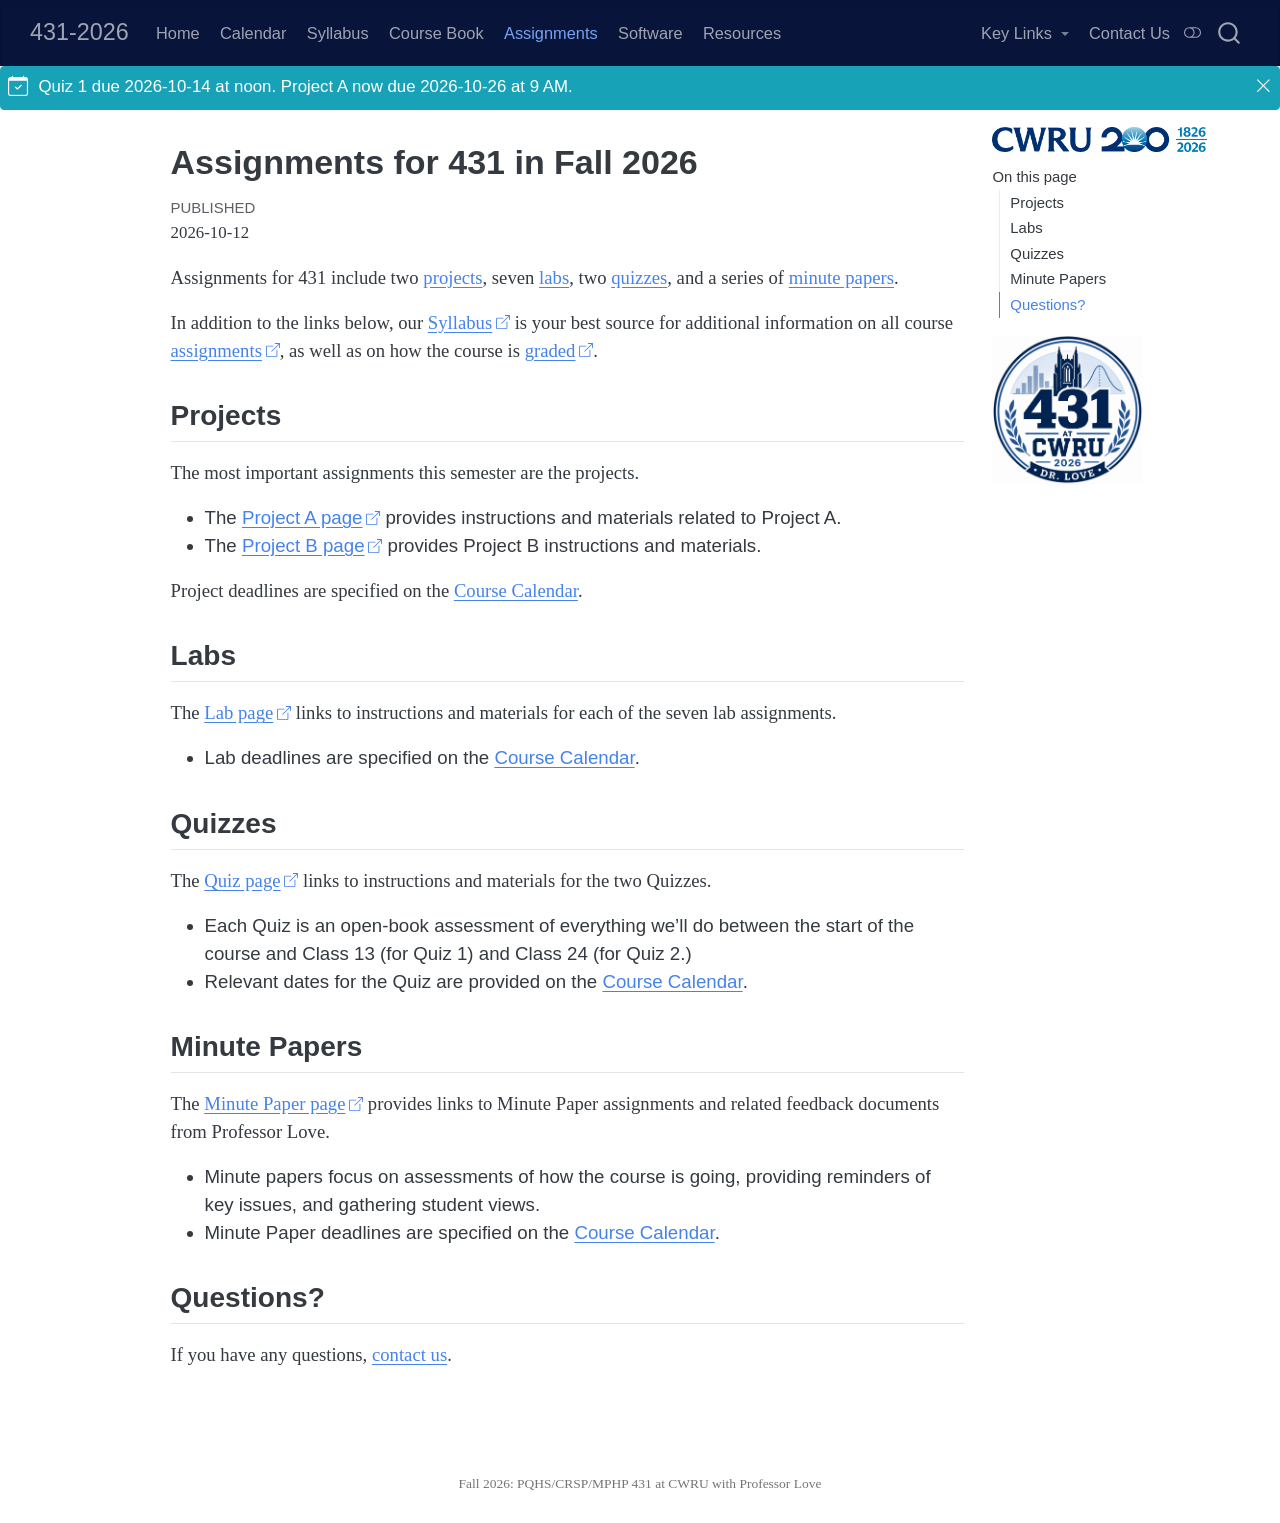
==== docs/assignments.html @ ec56616c "Update calendar." ====
<!DOCTYPE html>
<html xmlns="http://www.w3.org/1999/xhtml" lang="en" xml:lang="en"><head>

<meta charset="utf-8">
<meta name="generator" content="quarto-1.10.18">

<meta name="viewport" content="width=device-width, initial-scale=1.0, user-scalable=yes">

<meta name="dcterms.date" content="2026-10-12">

<title>Assignments for 431 in Fall 2026 – 431-2026</title>
<style>
/* Default styles provided by pandoc.
** See https://pandoc.org/MANUAL.html#variables-for-html for config info.
*/
span.smallcaps{font-variant: small-caps;}
div.columns{display: flex; gap: 1.5em;}
div.column{flex: auto;}
@media screen {
div.columns{gap: min(4vw, 1.5em);}
div.column{overflow-x: auto;}
}
div.hanging-indent{margin-left: 1.5em; text-indent: -1.5em;}
ul.task-list{list-style: none;}
ul.task-list li input[type="checkbox"] {
  width: 0.8em;
  margin: 0 0.8em 0.2em -1em; /* quarto-specific, see https://github.com/quarto-dev/quarto-cli/issues/4556 */ 
  vertical-align: middle;
}
</style>


<script src="site_libs/quarto-nav/quarto-nav.js"></script>
<script src="site_libs/quarto-nav/headroom.min.js"></script>
<script src="site_libs/clipboard/clipboard.min.js"></script>
<script src="site_libs/quarto-search/autocomplete.umd.js"></script>
<script src="site_libs/quarto-search/fuse.min.js"></script>
<script src="site_libs/quarto-search/quarto-search.js"></script>
<meta name="quarto:offset" content="./">
<script src="site_libs/quarto-html/quarto.js" type="module"></script>
<script src="site_libs/quarto-html/tabsets/tabsets.js" type="module"></script>
<script src="site_libs/quarto-html/popper.min.js"></script>
<script src="site_libs/quarto-html/tippy.umd.min.js"></script>
<script src="site_libs/quarto-html/anchor.min.js"></script>
<link href="site_libs/quarto-html/tippy.css" rel="stylesheet">
<link href="site_libs/quarto-html/quarto-syntax-highlighting-64a204ab8560d761af7679ceaba22944.css" rel="stylesheet" class="quarto-color-scheme" id="quarto-text-highlighting-styles">
<link href="site_libs/quarto-html/quarto-syntax-highlighting-dark-b85bc7c33db8c58e0ec93c3465666fed.css" rel="stylesheet" class="quarto-color-scheme quarto-color-alternate" id="quarto-text-highlighting-styles">
<link href="site_libs/quarto-html/quarto-syntax-highlighting-64a204ab8560d761af7679ceaba22944.css" rel="stylesheet" class="quarto-color-scheme-extra" id="quarto-text-highlighting-styles">
<script src="site_libs/bootstrap/bootstrap.min.js"></script>
<link href="site_libs/bootstrap/bootstrap-icons.css" rel="stylesheet">
<link href="site_libs/bootstrap/bootstrap-81258d4e15bf9feab7965728bfed0ae7.min.css" rel="stylesheet" append-hash="true" class="quarto-color-scheme" id="quarto-bootstrap" data-mode="light">
<link href="site_libs/bootstrap/bootstrap-dark-3ed7c67c77e349a4fb12baedd5c13633.min.css" rel="stylesheet" append-hash="true" class="quarto-color-scheme quarto-color-alternate" id="quarto-bootstrap" data-mode="dark">
<link href="site_libs/bootstrap/bootstrap-81258d4e15bf9feab7965728bfed0ae7.min.css" rel="stylesheet" append-hash="true" class="quarto-color-scheme-extra" id="quarto-bootstrap" data-mode="light">
<script id="quarto-search-options" type="application/json">{
  "location": "navbar",
  "copy-button": false,
  "collapse-after": 3,
  "panel-placement": "end",
  "type": "overlay",
  "limit": 50,
  "keyboard-shortcut": [
    "f",
    "/",
    "s"
  ],
  "show-item-context": false,
  "language": {
    "search-no-results-text": "No results",
    "search-matching-documents-text": "matching documents",
    "search-copy-link-title": "Copy link to search",
    "search-hide-matches-text": "Hide additional matches",
    "search-more-match-text": "more match in this document",
    "search-more-matches-text": "more matches in this document",
    "search-clear-button-title": "Clear",
    "search-text-placeholder": "",
    "search-detached-cancel-button-title": "Cancel",
    "search-submit-button-title": "Submit",
    "search-label": "Search"
  }
}</script>


</head>

<body class="nav-fixed quarto-light"><script id="quarto-html-before-body" type="application/javascript">
    const toggleBodyColorMode = (bsSheetEl) => {
      const mode = bsSheetEl.getAttribute("data-mode");
      const bodyEl = window.document.querySelector("body");
      if (mode === "dark") {
        bodyEl.classList.add("quarto-dark");
        bodyEl.classList.remove("quarto-light");
      } else {
        bodyEl.classList.add("quarto-light");
        bodyEl.classList.remove("quarto-dark");
      }
    }
    const toggleBodyColorPrimary = () => {
      const bsSheetEl = window.document.querySelector("link#quarto-bootstrap:not([rel=disabled-stylesheet])");
      if (bsSheetEl) {
        toggleBodyColorMode(bsSheetEl);
      }
    }
    const setColorSchemeToggle = (alternate) => {
      const toggles = window.document.querySelectorAll('.quarto-color-scheme-toggle');
      for (let i=0; i < toggles.length; i++) {
        const toggle = toggles[i];
        if (toggle) {
          if (alternate) {
            toggle.classList.add("alternate");
          } else {
            toggle.classList.remove("alternate");
          }
        }
      }
    };
    const toggleColorMode = (alternate) => {
      // Switch the stylesheets
      const primaryStylesheets = window.document.querySelectorAll('link.quarto-color-scheme:not(.quarto-color-alternate)');
      const alternateStylesheets = window.document.querySelectorAll('link.quarto-color-scheme.quarto-color-alternate');
      manageTransitions('#quarto-margin-sidebar .nav-link', false);
      if (alternate) {
        // note: dark is layered on light, we don't disable primary!
        enableStylesheet(alternateStylesheets);
        for (const sheetNode of alternateStylesheets) {
          if (sheetNode.id === "quarto-bootstrap") {
            toggleBodyColorMode(sheetNode);
          }
        }
      } else {
        disableStylesheet(alternateStylesheets);
        enableStylesheet(primaryStylesheets)
        toggleBodyColorPrimary();
      }
      manageTransitions('#quarto-margin-sidebar .nav-link', true);
      // Switch the toggles
      setColorSchemeToggle(alternate)
      // Hack to workaround the fact that safari doesn't
      // properly recolor the scrollbar when toggling (#1455)
      if (navigator.userAgent.indexOf('Safari') > 0 && navigator.userAgent.indexOf('Chrome') == -1) {
        manageTransitions("body", false);
        window.scrollTo(0, 1);
        setTimeout(() => {
          window.scrollTo(0, 0);
          manageTransitions("body", true);
        }, 40);
      }
    }
    const disableStylesheet = (stylesheets) => {
      for (let i=0; i < stylesheets.length; i++) {
        const stylesheet = stylesheets[i];
        stylesheet.rel = 'disabled-stylesheet';
      }
    }
    const enableStylesheet = (stylesheets) => {
      for (let i=0; i < stylesheets.length; i++) {
        const stylesheet = stylesheets[i];
        if(stylesheet.rel !== 'stylesheet') { // for Chrome, which will still FOUC without this check
          stylesheet.rel = 'stylesheet';
        }
      }
    }
    const manageTransitions = (selector, allowTransitions) => {
      const els = window.document.querySelectorAll(selector);
      for (let i=0; i < els.length; i++) {
        const el = els[i];
        if (allowTransitions) {
          el.classList.remove('notransition');
        } else {
          el.classList.add('notransition');
        }
      }
    }
    const isFileUrl = () => {
      return window.location.protocol === 'file:';
    }
    const hasAlternateSentinel = () => {
      let styleSentinel = getColorSchemeSentinel();
      if (styleSentinel !== null) {
        return styleSentinel === "alternate";
      } else {
        return false;
      }
    }
    const setStyleSentinel = (alternate) => {
      const value = alternate ? "alternate" : "default";
      if (!isFileUrl()) {
        window.localStorage.setItem("quarto-color-scheme", value);
      } else {
        localAlternateSentinel = value;
      }
    }
    const getColorSchemeSentinel = () => {
      if (!isFileUrl()) {
        const storageValue = window.localStorage.getItem("quarto-color-scheme");
        return storageValue != null ? storageValue : localAlternateSentinel;
      } else {
        return localAlternateSentinel;
      }
    }
    const toggleGiscusIfUsed = (isAlternate, darkModeDefault) => {
      const baseTheme = document.querySelector('#giscus-base-theme')?.value ?? 'light';
      const alternateTheme = document.querySelector('#giscus-alt-theme')?.value ?? 'dark';
      let newTheme = '';
      if(authorPrefersDark) {
        newTheme = isAlternate ? baseTheme : alternateTheme;
      } else {
        newTheme = isAlternate ? alternateTheme : baseTheme;
      }
      const changeGiscusTheme = () => {
        // From: https://github.com/giscus/giscus/issues/336
        const sendMessage = (message) => {
          const iframe = document.querySelector('iframe.giscus-frame');
          if (!iframe) return;
          iframe.contentWindow.postMessage({ giscus: message }, 'https://giscus.app');
        }
        sendMessage({
          setConfig: {
            theme: newTheme
          }
        });
      }
      const isGiscussLoaded = window.document.querySelector('iframe.giscus-frame') !== null;
      if (isGiscussLoaded) {
        changeGiscusTheme();
      }
    };
    const authorPrefersDark = false;
    const darkModeDefault = authorPrefersDark;
      document.querySelector('link#quarto-text-highlighting-styles.quarto-color-scheme-extra').rel = 'disabled-stylesheet';
      document.querySelector('link#quarto-bootstrap.quarto-color-scheme-extra').rel = 'disabled-stylesheet';
    let localAlternateSentinel = darkModeDefault ? 'alternate' : 'default';
    // Dark / light mode switch
    window.quartoToggleColorScheme = () => {
      // Read the current dark / light value
      let toAlternate = !hasAlternateSentinel();
      toggleColorMode(toAlternate);
      setStyleSentinel(toAlternate);
      toggleGiscusIfUsed(toAlternate, darkModeDefault);
      window.dispatchEvent(new Event('resize'));
    };
    // Switch to dark mode if need be
    if (hasAlternateSentinel()) {
      toggleColorMode(true);
    } else {
      toggleColorMode(false);
    }
  </script>

<div id="quarto-search-results"></div>
  <header id="quarto-header" class="headroom fixed-top">
    <nav class="navbar navbar-expand-lg " data-bs-theme="dark">
      <div class="navbar-container container-fluid">
      <div class="navbar-brand-container mx-auto">
    <a class="navbar-brand" href="./index.html">
    <span class="navbar-title">431-2026</span>
    </a>
  </div>
            <div id="quarto-search" class="" title="Search"></div>
          <button class="navbar-toggler" type="button" data-bs-toggle="collapse" data-bs-target="#navbarCollapse" aria-controls="navbarCollapse" role="menu" aria-expanded="false" aria-label="Toggle navigation" onclick="if (window.quartoToggleHeadroom) { window.quartoToggleHeadroom(); }">
  <span class="navbar-toggler-icon"></span>
</button>
          <div class="collapse navbar-collapse" id="navbarCollapse">
            <ul class="navbar-nav navbar-nav-scroll me-auto">
  <li class="nav-item">
    <a class="nav-link" href="./index.html"> 
<span class="menu-text">Home</span></a>
  </li>  
  <li class="nav-item">
    <a class="nav-link" href="./calendar.html"> 
<span class="menu-text">Calendar</span></a>
  </li>  
  <li class="nav-item">
    <a class="nav-link" href="https://thomaselove.github.io/431-syllabus-2026/"> 
<span class="menu-text">Syllabus</span></a>
  </li>  
  <li class="nav-item">
    <a class="nav-link" href="https://thomaselove.github.io/431-book/"> 
<span class="menu-text">Course Book</span></a>
  </li>  
  <li class="nav-item">
    <a class="nav-link active" href="./assignments.html" aria-current="page"> 
<span class="menu-text">Assignments</span></a>
  </li>  
  <li class="nav-item">
    <a class="nav-link" href="./software.html"> 
<span class="menu-text">Software</span></a>
  </li>  
  <li class="nav-item">
    <a class="nav-link" href="./resources.html"> 
<span class="menu-text">Resources</span></a>
  </li>  
</ul>
            <ul class="navbar-nav navbar-nav-scroll ms-auto">
  <li class="nav-item dropdown ">
    <a class="nav-link dropdown-toggle" href="#" id="nav-menu-key-links" role="link" data-bs-toggle="dropdown" aria-expanded="false">
 <span class="menu-text">Key Links</span>
    </a>
    <ul class="dropdown-menu dropdown-menu-end" aria-labelledby="nav-menu-key-links">    
        <li>
    <a class="dropdown-item" href="https://github.com/THOMASELOVE/431-data">
 <span class="dropdown-text">431-Data page</span></a>
  </li>  
        <li>
    <a class="dropdown-item" href="https://github.com/THOMASELOVE/431-packages">
 <span class="dropdown-text">431 R packages</span></a>
  </li>  
        <li>
    <a class="dropdown-item" href="https://github.com/THOMASELOVE/431-minute-2026">
 <span class="dropdown-text">Minute Papers</span></a>
  </li>  
        <li>
    <a class="dropdown-item" href="https://github.com/THOMASELOVE/431-labs-2026">
 <span class="dropdown-text">Labs</span></a>
  </li>  
        <li>
    <a class="dropdown-item" href="https://thomaselove.github.io/431-projectA-2026/">
 <span class="dropdown-text">Project A</span></a>
  </li>  
        <li>
    <a class="dropdown-item" href="https://thomaselove.github.io/431-projectB-2026/">
 <span class="dropdown-text">Project B</span></a>
  </li>  
        <li>
    <a class="dropdown-item" href="https://github.com/THOMASELOVE/431-quiz-2026">
 <span class="dropdown-text">Quizzes</span></a>
  </li>  
        <li>
    <a class="dropdown-item" href="https://canvas.case.edu">
 <span class="dropdown-text">Canvas</span></a>
  </li>  
        <li>
    <a class="dropdown-item" href="./google.html">
 <span class="dropdown-text">Shared Google Drive</span></a>
  </li>  
    </ul>
  </li>
  <li class="nav-item">
    <a class="nav-link" href="./contact.html"> 
<span class="menu-text">Contact Us</span></a>
  </li>  
</ul>
          </div> <!-- /navcollapse -->
            <div class="quarto-navbar-tools">
  <a href="" class="quarto-color-scheme-toggle quarto-navigation-tool  px-1" onclick="window.quartoToggleColorScheme(); return false;" title="Toggle dark mode"><i class="bi"></i></a>
</div>
      </div> <!-- /container-fluid -->
    </nav>
  <div id="quarto-announcement" data-announcement-id="751697201d14ca67de1026123319af96" class="alert alert-info hidden"><i class="bi bi-calendar-check quarto-announcement-icon"></i><div class="quarto-announcement-content">
<p>Quiz 1 due 2026-10-14 at noon. Project A now due 2026-10-26 at 9 AM.</p>
</div><i class="bi bi-x-lg quarto-announcement-action"></i></div>
</header>
<!-- content -->
<div id="quarto-content" class="quarto-container page-columns page-rows-contents page-layout-article page-navbar">
<!-- sidebar -->
<!-- margin-sidebar -->
    <div id="quarto-margin-sidebar" class="sidebar margin-sidebar"><div class="quarto-margin-header"><div class="margin-header-item">
<p><img src="./cwru_logo_200.png" class="img-fluid"></p>
</div></div>
        <nav id="TOC" role="doc-toc" class="toc-active">
    <h2 id="toc-title">On this page</h2>
   
  <ul>
  <li><a href="#projects" id="toc-projects" class="nav-link active" data-scroll-target="#projects">Projects</a></li>
  <li><a href="#labs" id="toc-labs" class="nav-link" data-scroll-target="#labs">Labs</a></li>
  <li><a href="#quizzes" id="toc-quizzes" class="nav-link" data-scroll-target="#quizzes">Quizzes</a></li>
  <li><a href="#minute-papers" id="toc-minute-papers" class="nav-link" data-scroll-target="#minute-papers">Minute Papers</a></li>
  <li><a href="#questions" id="toc-questions" class="nav-link" data-scroll-target="#questions">Questions?</a></li>
  </ul>
</nav>
    <div class="quarto-margin-footer"><div class="margin-footer-item">
<p><img src="./431_logo_2026.png" class="img-fluid" style="width:70.0%"></p>
</div></div></div>
<!-- main -->
<main class="content" id="quarto-document-content">


<header id="title-block-header" class="quarto-title-block default">
<div class="quarto-title">
<h1 class="title">Assignments for 431 in Fall 2026</h1>
</div>



<div class="quarto-title-meta">

    
    <div>
    <div class="quarto-title-meta-heading">Published</div>
    <div class="quarto-title-meta-contents">
      <p class="date">2026-10-12</p>
    </div>
  </div>
  
    
  </div>
  


</header>


<p>Assignments for 431 include two <a href="#projects">projects</a>, seven <a href="#labs">labs</a>, two <a href="#quizzes">quizzes</a>, and a series of <a href="#minute-papers">minute papers</a>.</p>
<p>In addition to the links below, our <a href="https://thomaselove.github.io/431-syllabus-2026/">Syllabus</a> is your best source for additional information on all course <a href="https://thomaselove.github.io/431-syllabus-2026/10_assignments.html">assignments</a>, as well as on how the course is <a href="https://thomaselove.github.io/431-syllabus-2026/11_grading.html">graded</a>.</p>
<section id="projects" class="level2">
<h2 class="anchored" data-anchor-id="projects">Projects</h2>
<p>The most important assignments this semester are the projects.</p>
<ul>
<li>The <a href="https://thomaselove.github.io/431-projectA-2026/">Project A page</a> provides instructions and materials related to Project A.</li>
<li>The <a href="https://thomaselove.github.io/431-projectB-2026/">Project B page</a> provides Project B instructions and materials.</li>
</ul>
<p>Project deadlines are specified on the <a href="./calendar.html">Course Calendar</a>.</p>
</section>
<section id="labs" class="level2">
<h2 class="anchored" data-anchor-id="labs">Labs</h2>
<p>The <a href="https://github.com/THOMASELOVE/431-labs-2026">Lab page</a> links to instructions and materials for each of the seven lab assignments.</p>
<ul>
<li>Lab deadlines are specified on the <a href="./calendar.html">Course Calendar</a>.</li>
</ul>
</section>
<section id="quizzes" class="level2">
<h2 class="anchored" data-anchor-id="quizzes">Quizzes</h2>
<p>The <a href="https://github.com/THOMASELOVE/431-quiz-2026">Quiz page</a> links to instructions and materials for the two Quizzes.</p>
<ul>
<li>Each Quiz is an open-book assessment of everything we’ll do between the start of the course and Class 13 (for Quiz 1) and Class 24 (for Quiz 2.)</li>
<li>Relevant dates for the Quiz are provided on the <a href="./calendar.html">Course Calendar</a>.</li>
</ul>
</section>
<section id="minute-papers" class="level2">
<h2 class="anchored" data-anchor-id="minute-papers">Minute Papers</h2>
<p>The <a href="https://github.com/THOMASELOVE/431-minute-2026">Minute Paper page</a> provides links to Minute Paper assignments and related feedback documents from Professor Love.</p>
<ul>
<li>Minute papers focus on assessments of how the course is going, providing reminders of key issues, and gathering student views.</li>
<li>Minute Paper deadlines are specified on the <a href="./calendar.html">Course Calendar</a>.</li>
</ul>
</section>
<section id="questions" class="level2">
<h2 class="anchored" data-anchor-id="questions">Questions?</h2>
<p>If you have any questions, <a href="./contact.html">contact us</a>.</p>


</section>

</main> <!-- /main -->
<script id="quarto-html-after-body" type="application/javascript">
  window.document.addEventListener("DOMContentLoaded", function (event) {
    // Ensure there is a toggle, if there isn't float one in the top right
    if (window.document.querySelector('.quarto-color-scheme-toggle') === null) {
      const a = window.document.createElement('a');
      a.classList.add('top-right');
      a.classList.add('quarto-color-scheme-toggle');
      a.href = "";
      a.onclick = function() { try { window.quartoToggleColorScheme(); } catch {} return false; };
      const i = window.document.createElement("i");
      i.classList.add('bi');
      a.appendChild(i);
      window.document.body.appendChild(a);
    }
    setColorSchemeToggle(hasAlternateSentinel())
    const icon = "";
    const anchorJS = new window.AnchorJS();
    anchorJS.options = {
      placement: 'right',
      icon: icon
    };
    anchorJS.add('.anchored');
    const isCodeAnnotation = (el) => {
      for (const clz of el.classList) {
        if (clz.startsWith('code-annotation-')) {                     
          return true;
        }
      }
      return false;
    }
    const onCopySuccess = function(e) {
      // button target
      const button = e.trigger;
      // don't keep focus
      button.blur();
      // flash "checked"
      button.classList.add('code-copy-button-checked');
      var currentTitle = button.getAttribute("title");
      button.setAttribute("title", "Copied!");
      let tooltip;
      if (window.bootstrap) {
        button.setAttribute("data-bs-toggle", "tooltip");
        button.setAttribute("data-bs-placement", "left");
        button.setAttribute("data-bs-title", "Copied!");
        tooltip = new bootstrap.Tooltip(button, 
          { trigger: "manual", 
            customClass: "code-copy-button-tooltip",
            offset: [0, -8]});
        tooltip.show();    
      }
      setTimeout(function() {
        if (tooltip) {
          tooltip.hide();
          button.removeAttribute("data-bs-title");
          button.removeAttribute("data-bs-toggle");
          button.removeAttribute("data-bs-placement");
        }
        button.setAttribute("title", currentTitle);
        button.classList.remove('code-copy-button-checked');
      }, 1000);
      // clear code selection
      e.clearSelection();
    }
    const getTextToCopy = function(trigger) {
      const outerScaffold = trigger.parentElement.cloneNode(true);
      const codeEl = outerScaffold.querySelector('code');
      for (const childEl of codeEl.children) {
        if (isCodeAnnotation(childEl)) {
          childEl.remove();
        }
      }
      return codeEl.innerText;
    }
    const clipboard = new window.ClipboardJS('.code-copy-button:not([data-in-quarto-modal])', {
      text: getTextToCopy
    });
    clipboard.on('success', onCopySuccess);
    if (window.document.getElementById('quarto-embedded-source-code-modal')) {
      const clipboardModal = new window.ClipboardJS('.code-copy-button[data-in-quarto-modal]', {
        text: getTextToCopy,
        container: window.document.getElementById('quarto-embedded-source-code-modal')
      });
      clipboardModal.on('success', onCopySuccess);
    }
      var localhostRegex = new RegExp(/^(?:http|https):\/\/localhost\:?[0-9]*\//);
      var mailtoRegex = new RegExp(/^mailto:/);
        var filterRegex = new RegExp('/' + window.location.host + '/');
      var isInternal = (href) => {
          return filterRegex.test(href) || localhostRegex.test(href) || mailtoRegex.test(href);
      }
      // Inspect non-navigation links and adorn them if external
     var links = window.document.querySelectorAll('a[href]:not(.nav-link):not(.navbar-brand):not(.toc-action):not(.sidebar-link):not(.sidebar-item-toggle):not(.pagination-link):not(.no-external):not([aria-hidden]):not(.dropdown-item):not(.quarto-navigation-tool):not(.about-link)');
      for (var i=0; i<links.length; i++) {
        const link = links[i];
        if (!isInternal(link.href)) {
          // undo the damage that might have been done by quarto-nav.js in the case of
          // links that we want to consider external
          if (link.dataset.originalHref !== undefined) {
            link.href = link.dataset.originalHref;
          }
            // target, if specified
            link.setAttribute("target", "_blank");
            if (link.getAttribute("rel") === null) {
              link.setAttribute("rel", "noopener");
            }
            // default icon
            link.classList.add("external");
        }
      }
    function tippyHover(el, contentFn, onTriggerFn, onUntriggerFn) {
      const config = {
        allowHTML: true,
        maxWidth: 500,
        delay: 100,
        arrow: false,
        appendTo: function(el) {
            return el.parentElement;
        },
        interactive: true,
        interactiveBorder: 10,
        theme: 'quarto',
        placement: 'bottom-start',
      };
      if (contentFn) {
        config.content = contentFn;
      }
      if (onTriggerFn) {
        config.onTrigger = onTriggerFn;
      }
      if (onUntriggerFn) {
        config.onUntrigger = onUntriggerFn;
      }
      window.tippy(el, config); 
    }
    const noterefs = window.document.querySelectorAll('a[role="doc-noteref"]');
    for (var i=0; i<noterefs.length; i++) {
      const ref = noterefs[i];
      tippyHover(ref, function() {
        // use id or data attribute instead here
        let href = ref.getAttribute('data-footnote-href') || ref.getAttribute('href');
        try { href = new URL(href).hash; } catch {}
        const id = href.replace(/^#\/?/, "");
        const note = window.document.getElementById(id);
        if (note) {
          return note.innerHTML;
        } else {
          return "";
        }
      });
    }
    const xrefs = window.document.querySelectorAll('a.quarto-xref');
    const processXRef = (id, note) => {
      // Strip column container classes
      const stripColumnClz = (el) => {
        el.classList.remove("page-full", "page-columns");
        if (el.children) {
          for (const child of el.children) {
            stripColumnClz(child);
          }
        }
      }
      stripColumnClz(note)
      if (id === null || id.startsWith('sec-')) {
        // Special case sections, only their first couple elements
        const container = document.createElement("div");
        if (note.children && note.children.length > 2) {
          container.appendChild(note.children[0].cloneNode(true));
          for (let i = 1; i < note.children.length; i++) {
            const child = note.children[i];
            if (child.tagName === "P" && child.innerText === "") {
              continue;
            } else {
              container.appendChild(child.cloneNode(true));
              break;
            }
          }
          if (window.Quarto?.typesetMath) {
            window.Quarto.typesetMath(container);
          }
          return container.innerHTML
        } else {
          if (window.Quarto?.typesetMath) {
            window.Quarto.typesetMath(note);
          }
          return note.innerHTML;
        }
      } else {
        // Remove any anchor links if they are present
        const anchorLink = note.querySelector('a.anchorjs-link');
        if (anchorLink) {
          anchorLink.remove();
        }
        if (window.Quarto?.typesetMath) {
          window.Quarto.typesetMath(note);
        }
        if (note.classList.contains("callout")) {
          return note.outerHTML;
        } else {
          return note.innerHTML;
        }
      }
    }
    for (var i=0; i<xrefs.length; i++) {
      const xref = xrefs[i];
      tippyHover(xref, undefined, function(instance) {
        instance.disable();
        let url = xref.getAttribute('href');
        let hash = undefined; 
        if (url.startsWith('#')) {
          hash = url;
        } else {
          try { hash = new URL(url).hash; } catch {}
        }
        if (hash) {
          const id = hash.replace(/^#\/?/, "");
          const note = window.document.getElementById(id);
          if (note !== null) {
            try {
              const html = processXRef(id, note.cloneNode(true));
              instance.setContent(html);
            } finally {
              instance.enable();
              instance.show();
            }
          } else {
            // See if we can fetch this
            fetch(url.split('#')[0])
            .then(res => res.text())
            .then(html => {
              const parser = new DOMParser();
              const htmlDoc = parser.parseFromString(html, "text/html");
              const note = htmlDoc.getElementById(id);
              if (note !== null) {
                const html = processXRef(id, note);
                instance.setContent(html);
              } 
            }).finally(() => {
              instance.enable();
              instance.show();
            });
          }
        } else {
          // See if we can fetch a full url (with no hash to target)
          // This is a special case and we should probably do some content thinning / targeting
          fetch(url)
          .then(res => res.text())
          .then(html => {
            const parser = new DOMParser();
            const htmlDoc = parser.parseFromString(html, "text/html");
            const note = htmlDoc.querySelector('main.content');
            if (note !== null) {
              // This should only happen for chapter cross references
              // (since there is no id in the URL)
              // remove the first header
              if (note.children.length > 0 && note.children[0].tagName === "HEADER") {
                note.children[0].remove();
              }
              const html = processXRef(null, note);
              instance.setContent(html);
            } 
          }).finally(() => {
            instance.enable();
            instance.show();
          });
        }
      }, function(instance) {
      });
    }
        let selectedAnnoteEl;
        const selectorForAnnotation = ( cell, annotation) => {
          let cellAttr = 'data-code-cell="' + cell + '"';
          let lineAttr = 'data-code-annotation="' +  annotation + '"';
          const selector = 'span[' + cellAttr + '][' + lineAttr + ']';
          return selector;
        }
        const selectCodeLines = (annoteEl) => {
          const doc = window.document;
          const targetCell = annoteEl.getAttribute("data-target-cell");
          const targetAnnotation = annoteEl.getAttribute("data-target-annotation");
          const annoteSpan = window.document.querySelector(selectorForAnnotation(targetCell, targetAnnotation));
          const lines = annoteSpan.getAttribute("data-code-lines").split(",");
          const lineIds = lines.map((line) => {
            return targetCell + "-" + line;
          })
          let top = null;
          let height = null;
          let parent = null;
          if (lineIds.length > 0) {
              //compute the position of the single el (top and bottom and make a div)
              const el = window.document.getElementById(lineIds[0]);
              top = el.offsetTop;
              height = el.offsetHeight;
              parent = el.parentElement.parentElement;
            if (lineIds.length > 1) {
              const lastEl = window.document.getElementById(lineIds[lineIds.length - 1]);
              const bottom = lastEl.offsetTop + lastEl.offsetHeight;
              height = bottom - top;
            }
            if (top !== null && height !== null && parent !== null) {
              // cook up a div (if necessary) and position it 
              let div = window.document.getElementById("code-annotation-line-highlight");
              if (div === null) {
                div = window.document.createElement("div");
                div.setAttribute("id", "code-annotation-line-highlight");
                div.style.position = 'absolute';
                parent.appendChild(div);
              }
              div.style.top = top - 2 + "px";
              div.style.height = height + 4 + "px";
              div.style.left = 0;
              let gutterDiv = window.document.getElementById("code-annotation-line-highlight-gutter");
              if (gutterDiv === null) {
                gutterDiv = window.document.createElement("div");
                gutterDiv.setAttribute("id", "code-annotation-line-highlight-gutter");
                gutterDiv.style.position = 'absolute';
                const codeCell = window.document.getElementById(targetCell);
                const gutter = codeCell.querySelector('.code-annotation-gutter');
                gutter.appendChild(gutterDiv);
              }
              gutterDiv.style.top = top - 2 + "px";
              gutterDiv.style.height = height + 4 + "px";
            }
            selectedAnnoteEl = annoteEl;
          }
        };
        const unselectCodeLines = () => {
          const elementsIds = ["code-annotation-line-highlight", "code-annotation-line-highlight-gutter"];
          elementsIds.forEach((elId) => {
            const div = window.document.getElementById(elId);
            if (div) {
              div.remove();
            }
          });
          selectedAnnoteEl = undefined;
        };
          // Handle positioning of the toggle
      window.addEventListener(
        "resize",
        throttle(() => {
          elRect = undefined;
          if (selectedAnnoteEl) {
            selectCodeLines(selectedAnnoteEl);
          }
        }, 10)
      );
      function throttle(fn, ms) {
      let throttle = false;
      let timer;
        return (...args) => {
          if(!throttle) { // first call gets through
              fn.apply(this, args);
              throttle = true;
          } else { // all the others get throttled
              if(timer) clearTimeout(timer); // cancel #2
              timer = setTimeout(() => {
                fn.apply(this, args);
                timer = throttle = false;
              }, ms);
          }
        };
      }
        // Attach click handler to the DT
        const annoteDls = window.document.querySelectorAll('dt[data-target-cell]');
        for (const annoteDlNode of annoteDls) {
          annoteDlNode.addEventListener('click', (event) => {
            const clickedEl = event.target;
            if (clickedEl !== selectedAnnoteEl) {
              unselectCodeLines();
              const activeEl = window.document.querySelector('dt[data-target-cell].code-annotation-active');
              if (activeEl) {
                activeEl.classList.remove('code-annotation-active');
              }
              selectCodeLines(clickedEl);
              clickedEl.classList.add('code-annotation-active');
            } else {
              // Unselect the line
              unselectCodeLines();
              clickedEl.classList.remove('code-annotation-active');
            }
          });
        }
    const findCites = (el) => {
      const parentEl = el.parentElement;
      if (parentEl) {
        const cites = parentEl.dataset.cites;
        if (cites) {
          return {
            el,
            cites: cites.split(' ')
          };
        } else {
          return findCites(el.parentElement)
        }
      } else {
        return undefined;
      }
    };
    var bibliorefs = window.document.querySelectorAll('a[role="doc-biblioref"]');
    for (var i=0; i<bibliorefs.length; i++) {
      const ref = bibliorefs[i];
      const citeInfo = findCites(ref);
      if (citeInfo) {
        tippyHover(citeInfo.el, function() {
          var popup = window.document.createElement('div');
          citeInfo.cites.forEach(function(cite) {
            var citeDiv = window.document.createElement('div');
            citeDiv.classList.add('hanging-indent');
            citeDiv.classList.add('csl-entry');
            var biblioDiv = window.document.getElementById('ref-' + cite);
            if (biblioDiv) {
              citeDiv.innerHTML = biblioDiv.innerHTML;
            }
            popup.appendChild(citeDiv);
          });
          return popup.innerHTML;
        });
      }
    }
  });
  </script>
</div> <!-- /content -->
<footer class="footer">
  <div class="nav-footer">
    <div class="nav-footer-left">
      &nbsp;
    </div>   
    <div class="nav-footer-center">
<p>Fall 2026: PQHS/CRSP/MPHP 431 at CWRU with Professor Love</p>
</div>
    <div class="nav-footer-right">
      &nbsp;
    </div>
  </div>
</footer>




</body></html>
---- docs/site_libs/quarto-html/tippy.css ----
.tippy-box[data-animation=fade][data-state=hidden]{opacity:0}[data-tippy-root]{max-width:calc(100vw - 10px)}.tippy-box{position:relative;background-color:#333;color:#fff;border-radius:4px;font-size:14px;line-height:1.4;white-space:normal;outline:0;transition-property:transform,visibility,opacity}.tippy-box[data-placement^=top]>.tippy-arrow{bottom:0}.tippy-box[data-placement^=top]>.tippy-arrow:before{bottom:-7px;left:0;border-width:8px 8px 0;border-top-color:initial;transform-origin:center top}.tippy-box[data-placement^=bottom]>.tippy-arrow{top:0}.tippy-box[data-placement^=bottom]>.tippy-arrow:before{top:-7px;left:0;border-width:0 8px 8px;border-bottom-color:initial;transform-origin:center bottom}.tippy-box[data-placement^=left]>.tippy-arrow{right:0}.tippy-box[data-placement^=left]>.tippy-arrow:before{border-width:8px 0 8px 8px;border-left-color:initial;right:-7px;transform-origin:center left}.tippy-box[data-placement^=right]>.tippy-arrow{left:0}.tippy-box[data-placement^=right]>.tippy-arrow:before{left:-7px;border-width:8px 8px 8px 0;border-right-color:initial;transform-origin:center right}.tippy-box[data-inertia][data-state=visible]{transition-timing-function:cubic-bezier(.54,1.5,.38,1.11)}.tippy-arrow{width:16px;height:16px;color:#333}.tippy-arrow:before{content:"";position:absolute;border-color:transparent;border-style:solid}.tippy-content{position:relative;padding:5px 9px;z-index:1}
---- docs/site_libs/quarto-html/quarto-syntax-highlighting-64a204ab8560d761af7679ceaba22944.css ----
/* quarto syntax highlight colors */
:root {
  --quarto-hl-ot-color: #003B4F;
  --quarto-hl-at-color: #657422;
  --quarto-hl-ss-color: #20794D;
  --quarto-hl-an-color: #5E5E5E;
  --quarto-hl-fu-color: #4758AB;
  --quarto-hl-st-color: #20794D;
  --quarto-hl-cf-color: #003B4F;
  --quarto-hl-op-color: #5E5E5E;
  --quarto-hl-er-color: #AD0000;
  --quarto-hl-bn-color: #AD0000;
  --quarto-hl-al-color: #AD0000;
  --quarto-hl-va-color: #111111;
  --quarto-hl-bu-color: inherit;
  --quarto-hl-ex-color: inherit;
  --quarto-hl-pp-color: #AD0000;
  --quarto-hl-in-color: #5E5E5E;
  --quarto-hl-vs-color: #20794D;
  --quarto-hl-wa-color: #5E5E5E;
  --quarto-hl-do-color: #5E5E5E;
  --quarto-hl-im-color: #00769E;
  --quarto-hl-ch-color: #20794D;
  --quarto-hl-dt-color: #AD0000;
  --quarto-hl-fl-color: #AD0000;
  --quarto-hl-co-color: #5E5E5E;
  --quarto-hl-cv-color: #5E5E5E;
  --quarto-hl-cn-color: #8f5902;
  --quarto-hl-sc-color: #5E5E5E;
  --quarto-hl-dv-color: #AD0000;
  --quarto-hl-kw-color: #003B4F;
}

/* other quarto variables */
:root {
  --quarto-font-monospace: SFMono-Regular, Menlo, Monaco, Consolas, "Liberation Mono", "Courier New", monospace;
}

/* syntax highlight based on Pandoc's rules */
pre > code.sourceCode > span {
  color: #003B4F;
}

code.sourceCode > span {
  color: #003B4F;
}

div.sourceCode,
div.sourceCode pre.sourceCode {
  color: #003B4F;
}

/* Normal */
code span {
  color: #003B4F;
}

/* Alert */
code span.al {
  color: #AD0000;
  font-style: inherit;
}

/* Annotation */
code span.an {
  color: #5E5E5E;
  font-style: inherit;
}

/* Attribute */
code span.at {
  color: #657422;
  font-style: inherit;
}

/* BaseN */
code span.bn {
  color: #AD0000;
  font-style: inherit;
}

/* BuiltIn */
code span.bu {
  font-style: inherit;
}

/* ControlFlow */
code span.cf {
  color: #003B4F;
  font-weight: bold;
  font-style: inherit;
}

/* Char */
code span.ch {
  color: #20794D;
  font-style: inherit;
}

/* Constant */
code span.cn {
  color: #8f5902;
  font-style: inherit;
}

/* Comment */
code span.co {
  color: #5E5E5E;
  font-style: inherit;
}

/* CommentVar */
code span.cv {
  color: #5E5E5E;
  font-style: italic;
}

/* Documentation */
code span.do {
  color: #5E5E5E;
  font-style: italic;
}

/* DataType */
code span.dt {
  color: #AD0000;
  font-style: inherit;
}

/* DecVal */
code span.dv {
  color: #AD0000;
  font-style: inherit;
}

/* Error */
code span.er {
  color: #AD0000;
  font-style: inherit;
}

/* Extension */
code span.ex {
  font-style: inherit;
}

/* Float */
code span.fl {
  color: #AD0000;
  font-style: inherit;
}

/* Function */
code span.fu {
  color: #4758AB;
  font-style: inherit;
}

/* Import */
code span.im {
  color: #00769E;
  font-style: inherit;
}

/* Information */
code span.in {
  color: #5E5E5E;
  font-style: inherit;
}

/* Keyword */
code span.kw {
  color: #003B4F;
  font-weight: bold;
  font-style: inherit;
}

/* Operator */
code span.op {
  color: #5E5E5E;
  font-style: inherit;
}

/* Other */
code span.ot {
  color: #003B4F;
  font-style: inherit;
}

/* Preprocessor */
code span.pp {
  color: #AD0000;
  font-style: inherit;
}

/* SpecialChar */
code span.sc {
  color: #5E5E5E;
  font-style: inherit;
}

/* SpecialString */
code span.ss {
  color: #20794D;
  font-style: inherit;
}

/* String */
code span.st {
  color: #20794D;
  font-style: inherit;
}

/* Variable */
code span.va {
  color: #111111;
  font-style: inherit;
}

/* VerbatimString */
code span.vs {
  color: #20794D;
  font-style: inherit;
}

/* Warning */
code span.wa {
  color: #5E5E5E;
  font-style: italic;
}

.prevent-inlining {
  content: "</";
}

/*# sourceMappingURL=9d8d5bb603a83b8298b89080a598c93b.css.map */
---- docs/site_libs/quarto-html/quarto-syntax-highlighting-dark-b85bc7c33db8c58e0ec93c3465666fed.css ----
/* quarto syntax highlight colors */
:root {
  --quarto-hl-al-color: #f07178;
  --quarto-hl-an-color: #d4d0ab;
  --quarto-hl-at-color: #00e0e0;
  --quarto-hl-bn-color: #d4d0ab;
  --quarto-hl-bu-color: #abe338;
  --quarto-hl-ch-color: #abe338;
  --quarto-hl-co-color: #f8f8f2;
  --quarto-hl-cv-color: #ffd700;
  --quarto-hl-cn-color: #ffd700;
  --quarto-hl-cf-color: #ffa07a;
  --quarto-hl-dt-color: #ffa07a;
  --quarto-hl-dv-color: #d4d0ab;
  --quarto-hl-do-color: #f8f8f2;
  --quarto-hl-er-color: #f07178;
  --quarto-hl-ex-color: #00e0e0;
  --quarto-hl-fl-color: #d4d0ab;
  --quarto-hl-fu-color: #ffa07a;
  --quarto-hl-im-color: #abe338;
  --quarto-hl-in-color: #d4d0ab;
  --quarto-hl-kw-color: #ffa07a;
  --quarto-hl-op-color: #ffa07a;
  --quarto-hl-ot-color: #00e0e0;
  --quarto-hl-pp-color: #dcc6e0;
  --quarto-hl-re-color: #00e0e0;
  --quarto-hl-sc-color: #abe338;
  --quarto-hl-ss-color: #abe338;
  --quarto-hl-st-color: #abe338;
  --quarto-hl-va-color: #00e0e0;
  --quarto-hl-vs-color: #abe338;
  --quarto-hl-wa-color: #dcc6e0;
}

/* other quarto variables */
:root {
  --quarto-font-monospace: SFMono-Regular, Menlo, Monaco, Consolas, "Liberation Mono", "Courier New", monospace;
}

/* syntax highlight based on Pandoc's rules */
pre > code.sourceCode > span {
  color: #f8f8f2;
}

code.sourceCode > span {
  color: #f8f8f2;
}

div.sourceCode,
div.sourceCode pre.sourceCode {
  color: #f8f8f2;
}

/* Normal */
code span {
  color: #f8f8f2;
}

/* Alert */
code span.al {
  color: #f07178;
}

/* Annotation */
code span.an {
  color: #d4d0ab;
}

/* Attribute */
code span.at {
  color: #00e0e0;
}

/* BaseN */
code span.bn {
  color: #d4d0ab;
}

/* BuiltIn */
code span.bu {
  color: #abe338;
}

/* ControlFlow */
code span.cf {
  font-weight: bold;
  color: #ffa07a;
}

/* Char */
code span.ch {
  color: #abe338;
}

/* Constant */
code span.cn {
  color: #ffd700;
}

/* Comment */
code span.co {
  font-style: italic;
  color: #f8f8f2;
}

/* CommentVar */
code span.cv {
  color: #ffd700;
}

/* Documentation */
code span.do {
  color: #f8f8f2;
}

/* DataType */
code span.dt {
  color: #ffa07a;
}

/* DecVal */
code span.dv {
  color: #d4d0ab;
}

/* Error */
code span.er {
  color: #f07178;
  text-decoration: underline;
}

/* Extension */
code span.ex {
  font-weight: bold;
  color: #00e0e0;
}

/* Float */
code span.fl {
  color: #d4d0ab;
}

/* Function */
code span.fu {
  color: #ffa07a;
}

/* Import */
code span.im {
  color: #abe338;
}

/* Information */
code span.in {
  color: #d4d0ab;
}

/* Keyword */
code span.kw {
  font-weight: bold;
  color: #ffa07a;
}

/* Operator */
code span.op {
  color: #ffa07a;
}

/* Other */
code span.ot {
  color: #00e0e0;
}

/* Preprocessor */
code span.pp {
  color: #dcc6e0;
}

/* RegionMarker */
code span.re {
  background-color: #f8f8f2;
  color: #00e0e0;
}

/* SpecialChar */
code span.sc {
  color: #abe338;
}

/* SpecialString */
code span.ss {
  color: #abe338;
}

/* String */
code span.st {
  color: #abe338;
}

/* Variable */
code span.va {
  color: #00e0e0;
}

/* VerbatimString */
code span.vs {
  color: #abe338;
}

/* Warning */
code span.wa {
  color: #dcc6e0;
}

.prevent-inlining {
  content: "</";
}

/*# sourceMappingURL=4ed8f1090dec6531da29ab00902aa718.css.map */
---- docs/site_libs/quarto-html/quarto-syntax-highlighting-64a204ab8560d761af7679ceaba22944.css ----
/* quarto syntax highlight colors */
:root {
  --quarto-hl-ot-color: #003B4F;
  --quarto-hl-at-color: #657422;
  --quarto-hl-ss-color: #20794D;
  --quarto-hl-an-color: #5E5E5E;
  --quarto-hl-fu-color: #4758AB;
  --quarto-hl-st-color: #20794D;
  --quarto-hl-cf-color: #003B4F;
  --quarto-hl-op-color: #5E5E5E;
  --quarto-hl-er-color: #AD0000;
  --quarto-hl-bn-color: #AD0000;
  --quarto-hl-al-color: #AD0000;
  --quarto-hl-va-color: #111111;
  --quarto-hl-bu-color: inherit;
  --quarto-hl-ex-color: inherit;
  --quarto-hl-pp-color: #AD0000;
  --quarto-hl-in-color: #5E5E5E;
  --quarto-hl-vs-color: #20794D;
  --quarto-hl-wa-color: #5E5E5E;
  --quarto-hl-do-color: #5E5E5E;
  --quarto-hl-im-color: #00769E;
  --quarto-hl-ch-color: #20794D;
  --quarto-hl-dt-color: #AD0000;
  --quarto-hl-fl-color: #AD0000;
  --quarto-hl-co-color: #5E5E5E;
  --quarto-hl-cv-color: #5E5E5E;
  --quarto-hl-cn-color: #8f5902;
  --quarto-hl-sc-color: #5E5E5E;
  --quarto-hl-dv-color: #AD0000;
  --quarto-hl-kw-color: #003B4F;
}

/* other quarto variables */
:root {
  --quarto-font-monospace: SFMono-Regular, Menlo, Monaco, Consolas, "Liberation Mono", "Courier New", monospace;
}

/* syntax highlight based on Pandoc's rules */
pre > code.sourceCode > span {
  color: #003B4F;
}

code.sourceCode > span {
  color: #003B4F;
}

div.sourceCode,
div.sourceCode pre.sourceCode {
  color: #003B4F;
}

/* Normal */
code span {
  color: #003B4F;
}

/* Alert */
code span.al {
  color: #AD0000;
  font-style: inherit;
}

/* Annotation */
code span.an {
  color: #5E5E5E;
  font-style: inherit;
}

/* Attribute */
code span.at {
  color: #657422;
  font-style: inherit;
}

/* BaseN */
code span.bn {
  color: #AD0000;
  font-style: inherit;
}

/* BuiltIn */
code span.bu {
  font-style: inherit;
}

/* ControlFlow */
code span.cf {
  color: #003B4F;
  font-weight: bold;
  font-style: inherit;
}

/* Char */
code span.ch {
  color: #20794D;
  font-style: inherit;
}

/* Constant */
code span.cn {
  color: #8f5902;
  font-style: inherit;
}

/* Comment */
code span.co {
  color: #5E5E5E;
  font-style: inherit;
}

/* CommentVar */
code span.cv {
  color: #5E5E5E;
  font-style: italic;
}

/* Documentation */
code span.do {
  color: #5E5E5E;
  font-style: italic;
}

/* DataType */
code span.dt {
  color: #AD0000;
  font-style: inherit;
}

/* DecVal */
code span.dv {
  color: #AD0000;
  font-style: inherit;
}

/* Error */
code span.er {
  color: #AD0000;
  font-style: inherit;
}

/* Extension */
code span.ex {
  font-style: inherit;
}

/* Float */
code span.fl {
  color: #AD0000;
  font-style: inherit;
}

/* Function */
code span.fu {
  color: #4758AB;
  font-style: inherit;
}

/* Import */
code span.im {
  color: #00769E;
  font-style: inherit;
}

/* Information */
code span.in {
  color: #5E5E5E;
  font-style: inherit;
}

/* Keyword */
code span.kw {
  color: #003B4F;
  font-weight: bold;
  font-style: inherit;
}

/* Operator */
code span.op {
  color: #5E5E5E;
  font-style: inherit;
}

/* Other */
code span.ot {
  color: #003B4F;
  font-style: inherit;
}

/* Preprocessor */
code span.pp {
  color: #AD0000;
  font-style: inherit;
}

/* SpecialChar */
code span.sc {
  color: #5E5E5E;
  font-style: inherit;
}

/* SpecialString */
code span.ss {
  color: #20794D;
  font-style: inherit;
}

/* String */
code span.st {
  color: #20794D;
  font-style: inherit;
}

/* Variable */
code span.va {
  color: #111111;
  font-style: inherit;
}

/* VerbatimString */
code span.vs {
  color: #20794D;
  font-style: inherit;
}

/* Warning */
code span.wa {
  color: #5E5E5E;
  font-style: italic;
}

.prevent-inlining {
  content: "</";
}

/*# sourceMappingURL=9d8d5bb603a83b8298b89080a598c93b.css.map */
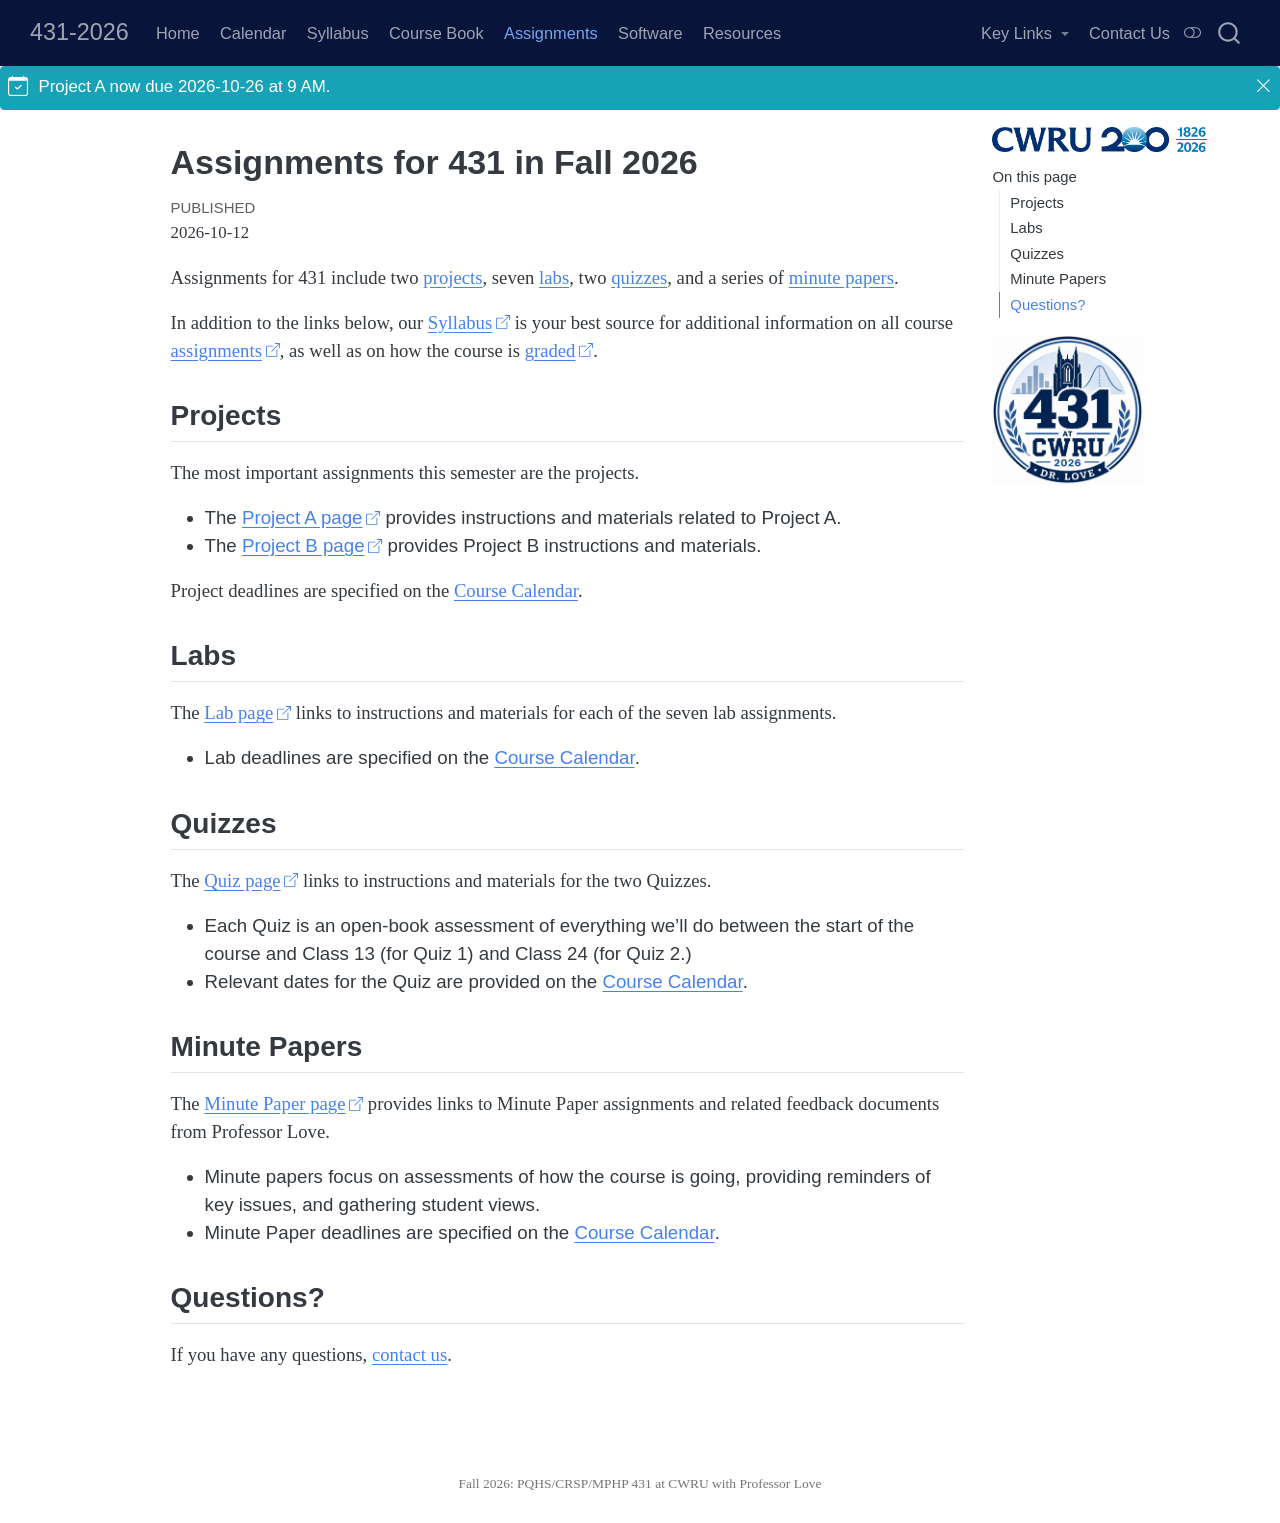
==== commit 4428d0f6: "Update calendar for Project A Merge branch 'main' of https://github.com/THOMASELOVE/431-2026  # Conf" ====
--- a/docs/assignments.html
+++ b/docs/assignments.html
@@ -345,8 +345,8 @@
 </div>
       </div> <!-- /container-fluid -->
     </nav>
-  <div id="quarto-announcement" data-announcement-id="751697201d14ca67de1026123319af96" class="alert alert-info hidden"><i class="bi bi-calendar-check quarto-announcement-icon"></i><div class="quarto-announcement-content">
-<p>Quiz 1 due 2026-10-14 at noon. Project A now due 2026-10-26 at 9 AM.</p>
+  <div id="quarto-announcement" data-announcement-id="e0bfc8b9d596461aba90de23bcd95a43" class="alert alert-info hidden"><i class="bi bi-calendar-check quarto-announcement-icon"></i><div class="quarto-announcement-content">
+<p>Project A now due 2026-10-26 at 9 AM.</p>
 </div><i class="bi bi-x-lg quarto-announcement-action"></i></div>
 </header>
 <!-- content -->
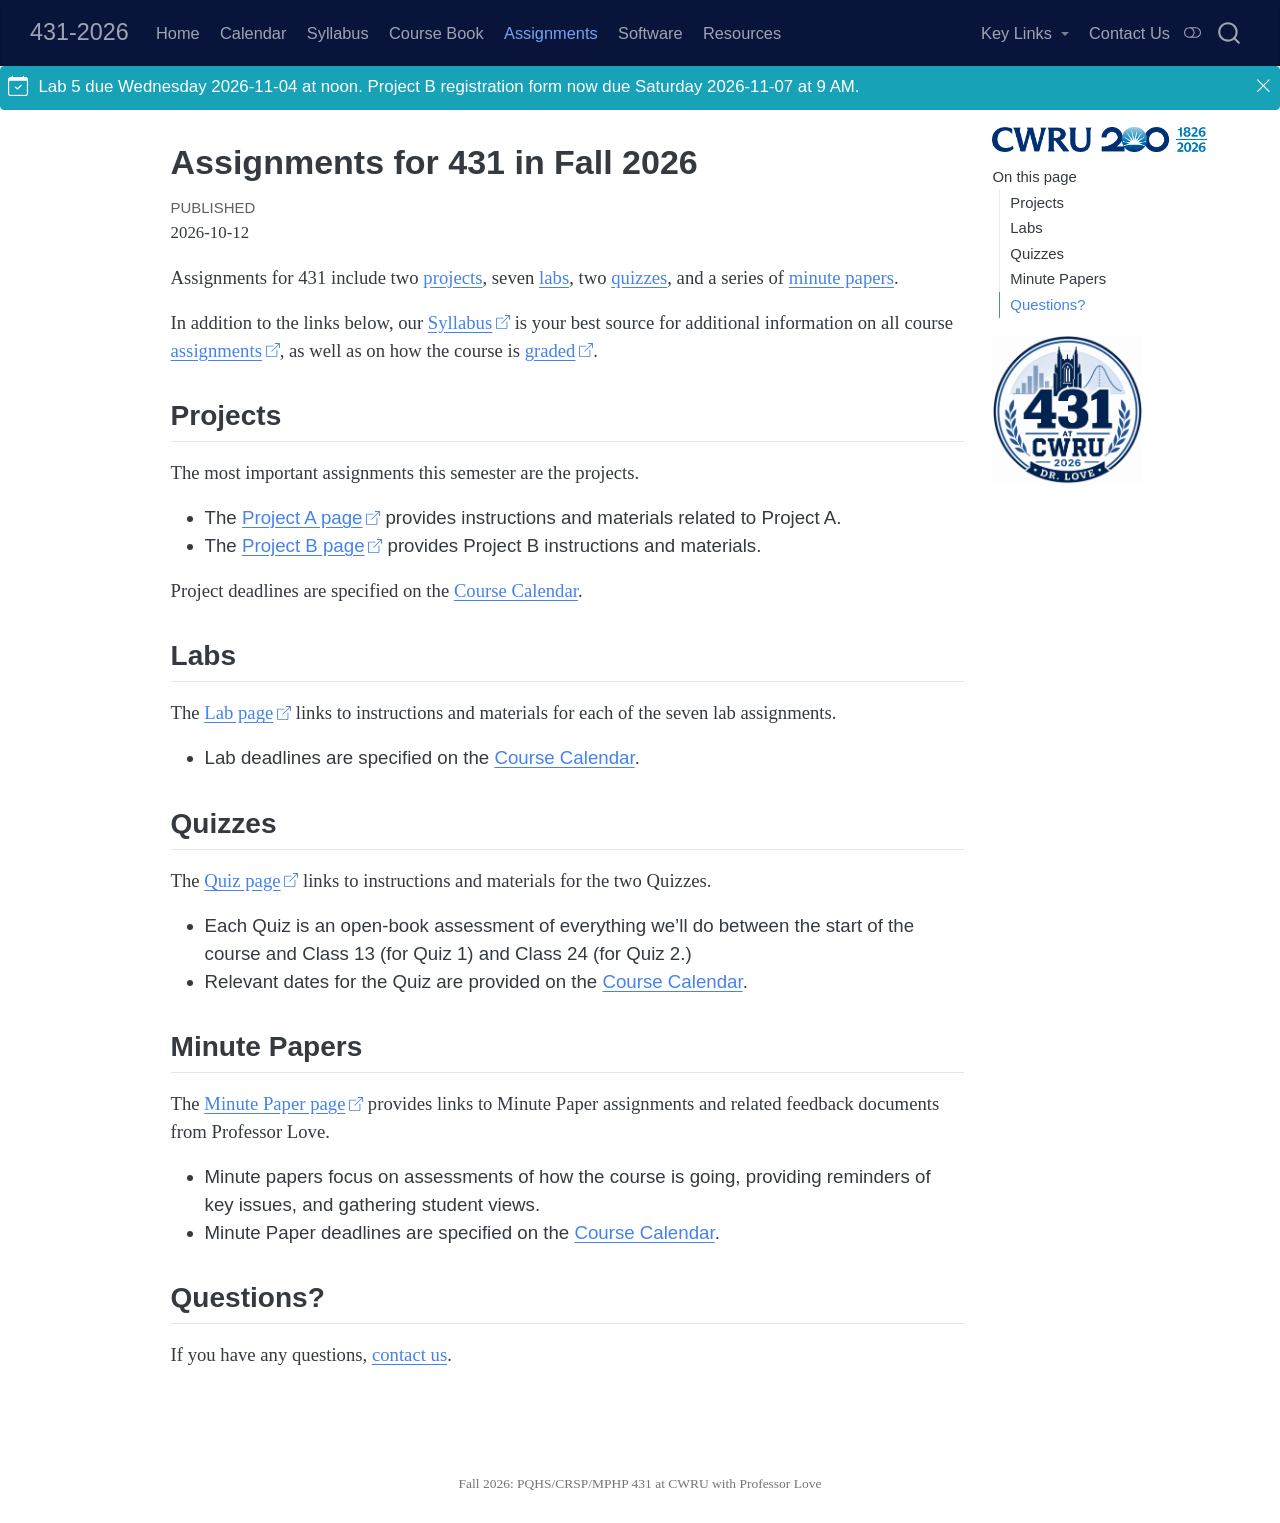
==== commit ef190cf8: "Update calendar." ====
--- a/docs/assignments.html
+++ b/docs/assignments.html
@@ -345,8 +345,8 @@
 </div>
       </div> <!-- /container-fluid -->
     </nav>
-  <div id="quarto-announcement" data-announcement-id="e0bfc8b9d596461aba90de23bcd95a43" class="alert alert-info hidden"><i class="bi bi-calendar-check quarto-announcement-icon"></i><div class="quarto-announcement-content">
-<p>Project A now due 2026-10-26 at 9 AM.</p>
+  <div id="quarto-announcement" data-announcement-id="8d784258da622ea9a162ad91a4b2634f" class="alert alert-info hidden"><i class="bi bi-calendar-check quarto-announcement-icon"></i><div class="quarto-announcement-content">
+<p>Lab 5 due Wednesday 2026-11-04 at noon. Project B registration form now due Saturday 2026-11-07 at 9 AM.</p>
 </div><i class="bi bi-x-lg quarto-announcement-action"></i></div>
 </header>
 <!-- content -->
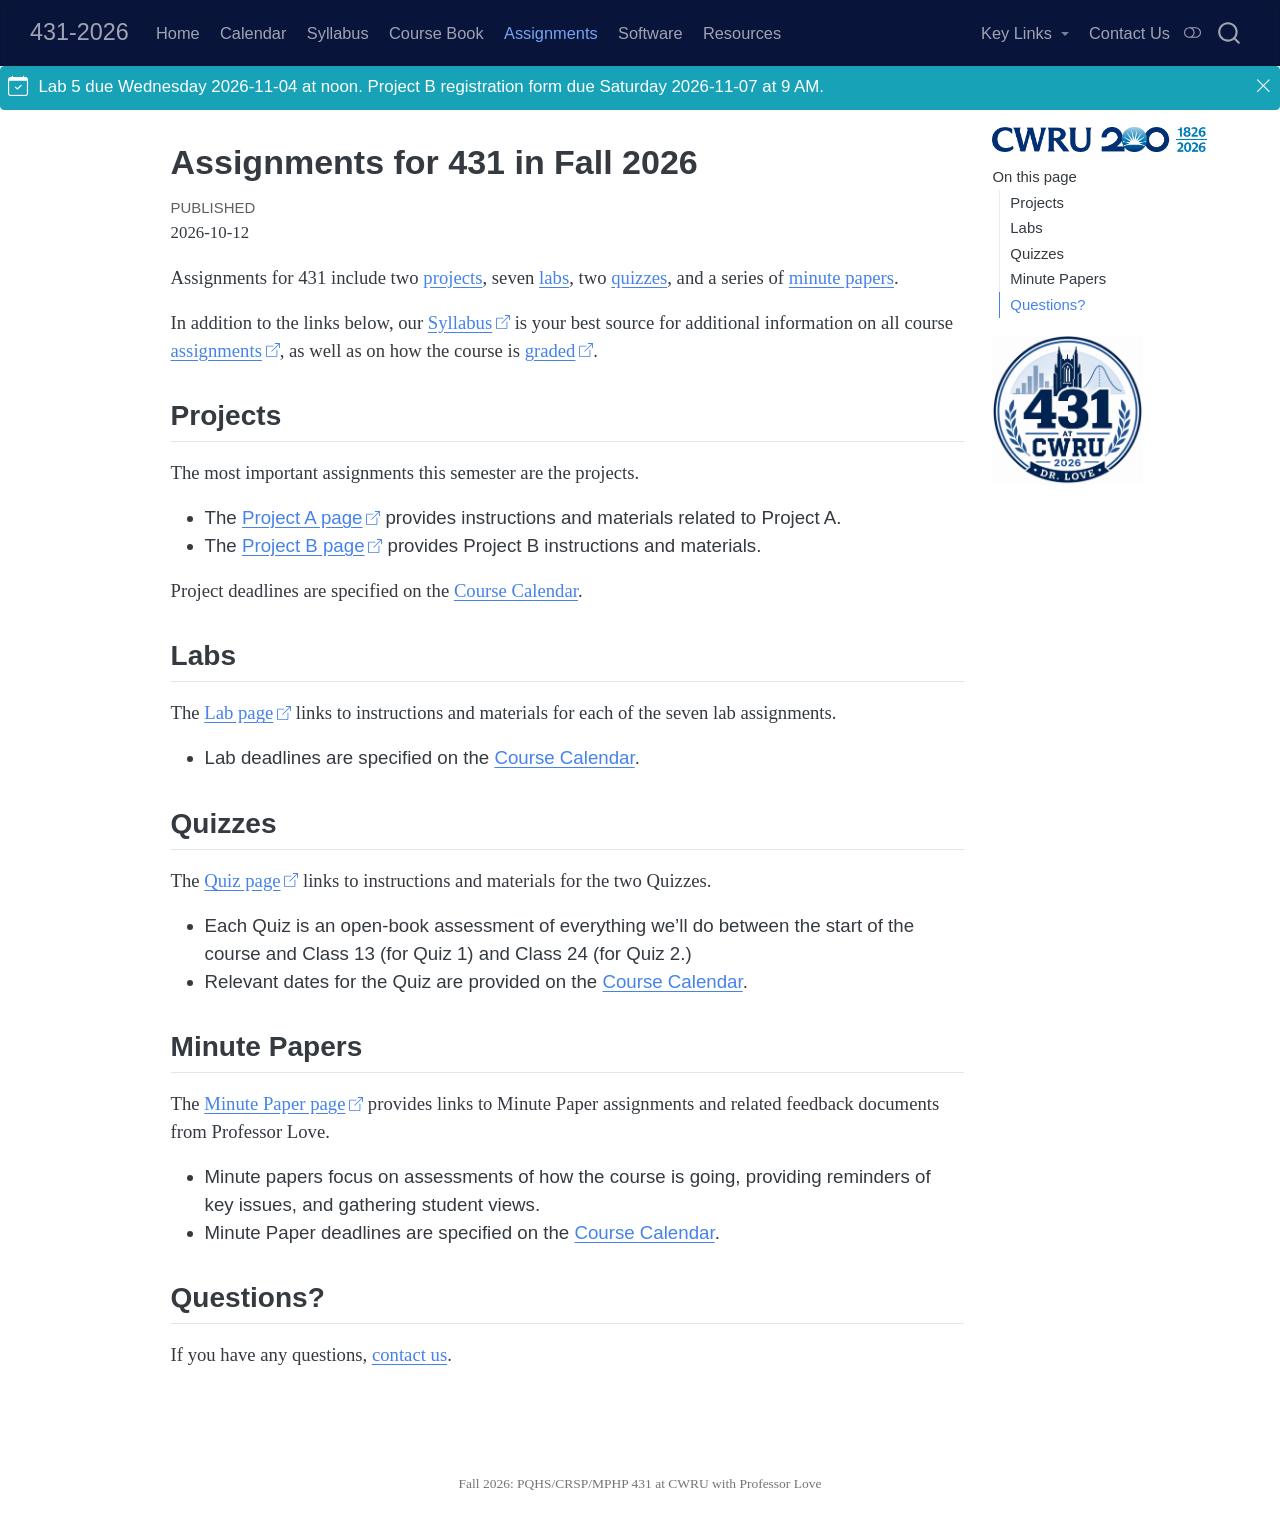
==== commit 66ca046a: "Update calendar." ====
--- a/docs/assignments.html
+++ b/docs/assignments.html
@@ -2,7 +2,7 @@
 <html xmlns="http://www.w3.org/1999/xhtml" lang="en" xml:lang="en"><head>
 
 <meta charset="utf-8">
-<meta name="generator" content="quarto-1.10.18">
+<meta name="generator" content="quarto-1.10.19">
 
 <meta name="viewport" content="width=device-width, initial-scale=1.0, user-scalable=yes">
 
@@ -43,9 +43,9 @@
 <script src="site_libs/quarto-html/tippy.umd.min.js"></script>
 <script src="site_libs/quarto-html/anchor.min.js"></script>
 <link href="site_libs/quarto-html/tippy.css" rel="stylesheet">
-<link href="site_libs/quarto-html/quarto-syntax-highlighting-64a204ab8560d761af7679ceaba22944.css" rel="stylesheet" class="quarto-color-scheme" id="quarto-text-highlighting-styles">
-<link href="site_libs/quarto-html/quarto-syntax-highlighting-dark-b85bc7c33db8c58e0ec93c3465666fed.css" rel="stylesheet" class="quarto-color-scheme quarto-color-alternate" id="quarto-text-highlighting-styles">
-<link href="site_libs/quarto-html/quarto-syntax-highlighting-64a204ab8560d761af7679ceaba22944.css" rel="stylesheet" class="quarto-color-scheme-extra" id="quarto-text-highlighting-styles">
+<link href="site_libs/quarto-html/quarto-syntax-highlighting-bf27225e3a48a9273f3daa8f8e829971.css" rel="stylesheet" class="quarto-color-scheme" id="quarto-text-highlighting-styles">
+<link href="site_libs/quarto-html/quarto-syntax-highlighting-dark-b626d73c4c936ccc3cb08be7d45d1df6.css" rel="stylesheet" class="quarto-color-scheme quarto-color-alternate" id="quarto-text-highlighting-styles">
+<link href="site_libs/quarto-html/quarto-syntax-highlighting-bf27225e3a48a9273f3daa8f8e829971.css" rel="stylesheet" class="quarto-color-scheme-extra" id="quarto-text-highlighting-styles">
 <script src="site_libs/bootstrap/bootstrap.min.js"></script>
 <link href="site_libs/bootstrap/bootstrap-icons.css" rel="stylesheet">
 <link href="site_libs/bootstrap/bootstrap-81258d4e15bf9feab7965728bfed0ae7.min.css" rel="stylesheet" append-hash="true" class="quarto-color-scheme" id="quarto-bootstrap" data-mode="light">
@@ -345,8 +345,8 @@
 </div>
       </div> <!-- /container-fluid -->
     </nav>
-  <div id="quarto-announcement" data-announcement-id="8d784258da622ea9a162ad91a4b2634f" class="alert alert-info hidden"><i class="bi bi-calendar-check quarto-announcement-icon"></i><div class="quarto-announcement-content">
-<p>Lab 5 due Wednesday 2026-11-04 at noon. Project B registration form now due Saturday 2026-11-07 at 9 AM.</p>
+  <div id="quarto-announcement" data-announcement-id="6ed7f085230293d778a613f27885d658" class="alert alert-info hidden"><i class="bi bi-calendar-check quarto-announcement-icon"></i><div class="quarto-announcement-content">
+<p>Lab 5 due Wednesday 2026-11-04 at noon. Project B registration form due Saturday 2026-11-07 at 9 AM.</p>
 </div><i class="bi bi-x-lg quarto-announcement-action"></i></div>
 </header>
 <!-- content -->
--- a/docs/site_libs/quarto-html/quarto-syntax-highlighting-bf27225e3a48a9273f3daa8f8e829971.css
+++ b/docs/site_libs/quarto-html/quarto-syntax-highlighting-bf27225e3a48a9273f3daa8f8e829971.css
@@ -0,0 +1,236 @@
+/* quarto syntax highlight colors */
+:root {
+  --quarto-hl-ot-color: #003B4F;
+  --quarto-hl-at-color: #657422;
+  --quarto-hl-ss-color: #20794D;
+  --quarto-hl-an-color: #5E5E5E;
+  --quarto-hl-fu-color: #4758AB;
+  --quarto-hl-st-color: #20794D;
+  --quarto-hl-cf-color: #003B4F;
+  --quarto-hl-op-color: #5E5E5E;
+  --quarto-hl-er-color: #AD0000;
+  --quarto-hl-bn-color: #AD0000;
+  --quarto-hl-al-color: #AD0000;
+  --quarto-hl-va-color: #111111;
+  --quarto-hl-bu-color: inherit;
+  --quarto-hl-ex-color: inherit;
+  --quarto-hl-pp-color: #AD0000;
+  --quarto-hl-in-color: #5E5E5E;
+  --quarto-hl-vs-color: #20794D;
+  --quarto-hl-wa-color: #5E5E5E;
+  --quarto-hl-do-color: #5E5E5E;
+  --quarto-hl-im-color: #00769E;
+  --quarto-hl-ch-color: #20794D;
+  --quarto-hl-dt-color: #AD0000;
+  --quarto-hl-fl-color: #AD0000;
+  --quarto-hl-co-color: #5E5E5E;
+  --quarto-hl-cv-color: #5E5E5E;
+  --quarto-hl-cn-color: #8f5902;
+  --quarto-hl-sc-color: #5E5E5E;
+  --quarto-hl-dv-color: #AD0000;
+  --quarto-hl-kw-color: #003B4F;
+}
+
+/* other quarto variables */
+:root {
+  --quarto-font-monospace: SFMono-Regular, Menlo, Monaco, Consolas, "Liberation Mono", "Courier New", monospace;
+}
+
+/* syntax highlight based on Pandoc's rules */
+pre > code.sourceCode > span {
+  color: #003B4F;
+}
+
+code.sourceCode > span {
+  color: #003B4F;
+}
+
+div.sourceCode,
+div.sourceCode pre.sourceCode {
+  color: #003B4F;
+}
+
+/* Normal */
+code span {
+  color: #003B4F;
+}
+
+/* Alert */
+code span.al {
+  color: #AD0000;
+  font-style: inherit;
+}
+
+/* Annotation */
+code span.an {
+  color: #5E5E5E;
+  font-style: inherit;
+}
+
+/* Attribute */
+code span.at {
+  color: #657422;
+  font-style: inherit;
+}
+
+/* BaseN */
+code span.bn {
+  color: #AD0000;
+  font-style: inherit;
+}
+
+/* BuiltIn */
+code span.bu {
+  font-style: inherit;
+}
+
+/* ControlFlow */
+code span.cf {
+  color: #003B4F;
+  font-weight: bold;
+  font-style: inherit;
+}
+
+/* Char */
+code span.ch {
+  color: #20794D;
+  font-style: inherit;
+}
+
+/* Constant */
+code span.cn {
+  color: #8f5902;
+  font-style: inherit;
+}
+
+/* Comment */
+code span.co {
+  color: #5E5E5E;
+  font-style: inherit;
+}
+
+/* CommentVar */
+code span.cv {
+  color: #5E5E5E;
+  font-style: italic;
+}
+
+/* Documentation */
+code span.do {
+  color: #5E5E5E;
+  font-style: italic;
+}
+
+/* DataType */
+code span.dt {
+  color: #AD0000;
+  font-style: inherit;
+}
+
+/* DecVal */
+code span.dv {
+  color: #AD0000;
+  font-style: inherit;
+}
+
+/* Error */
+code span.er {
+  color: #AD0000;
+  font-style: inherit;
+}
+
+/* Extension */
+code span.ex {
+  font-style: inherit;
+}
+
+/* Float */
+code span.fl {
+  color: #AD0000;
+  font-style: inherit;
+}
+
+/* Function */
+code span.fu {
+  color: #4758AB;
+  font-style: inherit;
+}
+
+/* Import */
+code span.im {
+  color: #00769E;
+  font-style: inherit;
+}
+
+/* Information */
+code span.in {
+  color: #5E5E5E;
+  font-style: inherit;
+}
+
+/* Keyword */
+code span.kw {
+  color: #003B4F;
+  font-weight: bold;
+  font-style: inherit;
+}
+
+/* Operator */
+code span.op {
+  color: #5E5E5E;
+  font-style: inherit;
+}
+
+/* Other */
+code span.ot {
+  color: #003B4F;
+  font-style: inherit;
+}
+
+/* Preprocessor */
+code span.pp {
+  color: #AD0000;
+  font-style: inherit;
+}
+
+/* SpecialChar */
+code span.sc {
+  color: #5E5E5E;
+  font-style: inherit;
+}
+
+/* SpecialString */
+code span.ss {
+  color: #20794D;
+  font-style: inherit;
+}
+
+/* String */
+code span.st {
+  color: #20794D;
+  font-style: inherit;
+}
+
+/* Variable */
+code span.va {
+  color: #111111;
+  font-style: inherit;
+}
+
+/* VerbatimString */
+code span.vs {
+  color: #20794D;
+  font-style: inherit;
+}
+
+/* Warning */
+code span.wa {
+  color: #5E5E5E;
+  font-style: italic;
+}
+
+.prevent-inlining {
+  content: "</";
+}
+
+/*# sourceMappingURL=8be38f48d34c45af72792cbd699585e7.css.map */
--- a/docs/site_libs/quarto-html/quarto-syntax-highlighting-dark-b626d73c4c936ccc3cb08be7d45d1df6.css
+++ b/docs/site_libs/quarto-html/quarto-syntax-highlighting-dark-b626d73c4c936ccc3cb08be7d45d1df6.css
@@ -0,0 +1,219 @@
+/* quarto syntax highlight colors */
+:root {
+  --quarto-hl-al-color: #f07178;
+  --quarto-hl-an-color: #d4d0ab;
+  --quarto-hl-at-color: #00e0e0;
+  --quarto-hl-bn-color: #d4d0ab;
+  --quarto-hl-bu-color: #abe338;
+  --quarto-hl-ch-color: #abe338;
+  --quarto-hl-co-color: #f8f8f2;
+  --quarto-hl-cv-color: #ffd700;
+  --quarto-hl-cn-color: #ffd700;
+  --quarto-hl-cf-color: #ffa07a;
+  --quarto-hl-dt-color: #ffa07a;
+  --quarto-hl-dv-color: #d4d0ab;
+  --quarto-hl-do-color: #f8f8f2;
+  --quarto-hl-er-color: #f07178;
+  --quarto-hl-ex-color: #00e0e0;
+  --quarto-hl-fl-color: #d4d0ab;
+  --quarto-hl-fu-color: #ffa07a;
+  --quarto-hl-im-color: #abe338;
+  --quarto-hl-in-color: #d4d0ab;
+  --quarto-hl-kw-color: #ffa07a;
+  --quarto-hl-op-color: #ffa07a;
+  --quarto-hl-ot-color: #00e0e0;
+  --quarto-hl-pp-color: #dcc6e0;
+  --quarto-hl-re-color: #00e0e0;
+  --quarto-hl-sc-color: #abe338;
+  --quarto-hl-ss-color: #abe338;
+  --quarto-hl-st-color: #abe338;
+  --quarto-hl-va-color: #00e0e0;
+  --quarto-hl-vs-color: #abe338;
+  --quarto-hl-wa-color: #dcc6e0;
+}
+
+/* other quarto variables */
+:root {
+  --quarto-font-monospace: SFMono-Regular, Menlo, Monaco, Consolas, "Liberation Mono", "Courier New", monospace;
+}
+
+/* syntax highlight based on Pandoc's rules */
+pre > code.sourceCode > span {
+  color: #f8f8f2;
+}
+
+code.sourceCode > span {
+  color: #f8f8f2;
+}
+
+div.sourceCode,
+div.sourceCode pre.sourceCode {
+  color: #f8f8f2;
+}
+
+/* Normal */
+code span {
+  color: #f8f8f2;
+}
+
+/* Alert */
+code span.al {
+  color: #f07178;
+}
+
+/* Annotation */
+code span.an {
+  color: #d4d0ab;
+}
+
+/* Attribute */
+code span.at {
+  color: #00e0e0;
+}
+
+/* BaseN */
+code span.bn {
+  color: #d4d0ab;
+}
+
+/* BuiltIn */
+code span.bu {
+  color: #abe338;
+}
+
+/* ControlFlow */
+code span.cf {
+  font-weight: bold;
+  color: #ffa07a;
+}
+
+/* Char */
+code span.ch {
+  color: #abe338;
+}
+
+/* Constant */
+code span.cn {
+  color: #ffd700;
+}
+
+/* Comment */
+code span.co {
+  font-style: italic;
+  color: #f8f8f2;
+}
+
+/* CommentVar */
+code span.cv {
+  color: #ffd700;
+}
+
+/* Documentation */
+code span.do {
+  color: #f8f8f2;
+}
+
+/* DataType */
+code span.dt {
+  color: #ffa07a;
+}
+
+/* DecVal */
+code span.dv {
+  color: #d4d0ab;
+}
+
+/* Error */
+code span.er {
+  color: #f07178;
+  text-decoration: underline;
+}
+
+/* Extension */
+code span.ex {
+  font-weight: bold;
+  color: #00e0e0;
+}
+
+/* Float */
+code span.fl {
+  color: #d4d0ab;
+}
+
+/* Function */
+code span.fu {
+  color: #ffa07a;
+}
+
+/* Import */
+code span.im {
+  color: #abe338;
+}
+
+/* Information */
+code span.in {
+  color: #d4d0ab;
+}
+
+/* Keyword */
+code span.kw {
+  font-weight: bold;
+  color: #ffa07a;
+}
+
+/* Operator */
+code span.op {
+  color: #ffa07a;
+}
+
+/* Other */
+code span.ot {
+  color: #00e0e0;
+}
+
+/* Preprocessor */
+code span.pp {
+  color: #dcc6e0;
+}
+
+/* RegionMarker */
+code span.re {
+  background-color: #f8f8f2;
+  color: #00e0e0;
+}
+
+/* SpecialChar */
+code span.sc {
+  color: #abe338;
+}
+
+/* SpecialString */
+code span.ss {
+  color: #abe338;
+}
+
+/* String */
+code span.st {
+  color: #abe338;
+}
+
+/* Variable */
+code span.va {
+  color: #00e0e0;
+}
+
+/* VerbatimString */
+code span.vs {
+  color: #abe338;
+}
+
+/* Warning */
+code span.wa {
+  color: #dcc6e0;
+}
+
+.prevent-inlining {
+  content: "</";
+}
+
+/*# sourceMappingURL=a269c63e8167c3ae395728e86feb0848.css.map */
--- a/docs/site_libs/quarto-html/quarto-syntax-highlighting-bf27225e3a48a9273f3daa8f8e829971.css
+++ b/docs/site_libs/quarto-html/quarto-syntax-highlighting-bf27225e3a48a9273f3daa8f8e829971.css
@@ -0,0 +1,236 @@
+/* quarto syntax highlight colors */
+:root {
+  --quarto-hl-ot-color: #003B4F;
+  --quarto-hl-at-color: #657422;
+  --quarto-hl-ss-color: #20794D;
+  --quarto-hl-an-color: #5E5E5E;
+  --quarto-hl-fu-color: #4758AB;
+  --quarto-hl-st-color: #20794D;
+  --quarto-hl-cf-color: #003B4F;
+  --quarto-hl-op-color: #5E5E5E;
+  --quarto-hl-er-color: #AD0000;
+  --quarto-hl-bn-color: #AD0000;
+  --quarto-hl-al-color: #AD0000;
+  --quarto-hl-va-color: #111111;
+  --quarto-hl-bu-color: inherit;
+  --quarto-hl-ex-color: inherit;
+  --quarto-hl-pp-color: #AD0000;
+  --quarto-hl-in-color: #5E5E5E;
+  --quarto-hl-vs-color: #20794D;
+  --quarto-hl-wa-color: #5E5E5E;
+  --quarto-hl-do-color: #5E5E5E;
+  --quarto-hl-im-color: #00769E;
+  --quarto-hl-ch-color: #20794D;
+  --quarto-hl-dt-color: #AD0000;
+  --quarto-hl-fl-color: #AD0000;
+  --quarto-hl-co-color: #5E5E5E;
+  --quarto-hl-cv-color: #5E5E5E;
+  --quarto-hl-cn-color: #8f5902;
+  --quarto-hl-sc-color: #5E5E5E;
+  --quarto-hl-dv-color: #AD0000;
+  --quarto-hl-kw-color: #003B4F;
+}
+
+/* other quarto variables */
+:root {
+  --quarto-font-monospace: SFMono-Regular, Menlo, Monaco, Consolas, "Liberation Mono", "Courier New", monospace;
+}
+
+/* syntax highlight based on Pandoc's rules */
+pre > code.sourceCode > span {
+  color: #003B4F;
+}
+
+code.sourceCode > span {
+  color: #003B4F;
+}
+
+div.sourceCode,
+div.sourceCode pre.sourceCode {
+  color: #003B4F;
+}
+
+/* Normal */
+code span {
+  color: #003B4F;
+}
+
+/* Alert */
+code span.al {
+  color: #AD0000;
+  font-style: inherit;
+}
+
+/* Annotation */
+code span.an {
+  color: #5E5E5E;
+  font-style: inherit;
+}
+
+/* Attribute */
+code span.at {
+  color: #657422;
+  font-style: inherit;
+}
+
+/* BaseN */
+code span.bn {
+  color: #AD0000;
+  font-style: inherit;
+}
+
+/* BuiltIn */
+code span.bu {
+  font-style: inherit;
+}
+
+/* ControlFlow */
+code span.cf {
+  color: #003B4F;
+  font-weight: bold;
+  font-style: inherit;
+}
+
+/* Char */
+code span.ch {
+  color: #20794D;
+  font-style: inherit;
+}
+
+/* Constant */
+code span.cn {
+  color: #8f5902;
+  font-style: inherit;
+}
+
+/* Comment */
+code span.co {
+  color: #5E5E5E;
+  font-style: inherit;
+}
+
+/* CommentVar */
+code span.cv {
+  color: #5E5E5E;
+  font-style: italic;
+}
+
+/* Documentation */
+code span.do {
+  color: #5E5E5E;
+  font-style: italic;
+}
+
+/* DataType */
+code span.dt {
+  color: #AD0000;
+  font-style: inherit;
+}
+
+/* DecVal */
+code span.dv {
+  color: #AD0000;
+  font-style: inherit;
+}
+
+/* Error */
+code span.er {
+  color: #AD0000;
+  font-style: inherit;
+}
+
+/* Extension */
+code span.ex {
+  font-style: inherit;
+}
+
+/* Float */
+code span.fl {
+  color: #AD0000;
+  font-style: inherit;
+}
+
+/* Function */
+code span.fu {
+  color: #4758AB;
+  font-style: inherit;
+}
+
+/* Import */
+code span.im {
+  color: #00769E;
+  font-style: inherit;
+}
+
+/* Information */
+code span.in {
+  color: #5E5E5E;
+  font-style: inherit;
+}
+
+/* Keyword */
+code span.kw {
+  color: #003B4F;
+  font-weight: bold;
+  font-style: inherit;
+}
+
+/* Operator */
+code span.op {
+  color: #5E5E5E;
+  font-style: inherit;
+}
+
+/* Other */
+code span.ot {
+  color: #003B4F;
+  font-style: inherit;
+}
+
+/* Preprocessor */
+code span.pp {
+  color: #AD0000;
+  font-style: inherit;
+}
+
+/* SpecialChar */
+code span.sc {
+  color: #5E5E5E;
+  font-style: inherit;
+}
+
+/* SpecialString */
+code span.ss {
+  color: #20794D;
+  font-style: inherit;
+}
+
+/* String */
+code span.st {
+  color: #20794D;
+  font-style: inherit;
+}
+
+/* Variable */
+code span.va {
+  color: #111111;
+  font-style: inherit;
+}
+
+/* VerbatimString */
+code span.vs {
+  color: #20794D;
+  font-style: inherit;
+}
+
+/* Warning */
+code span.wa {
+  color: #5E5E5E;
+  font-style: italic;
+}
+
+.prevent-inlining {
+  content: "</";
+}
+
+/*# sourceMappingURL=8be38f48d34c45af72792cbd699585e7.css.map */
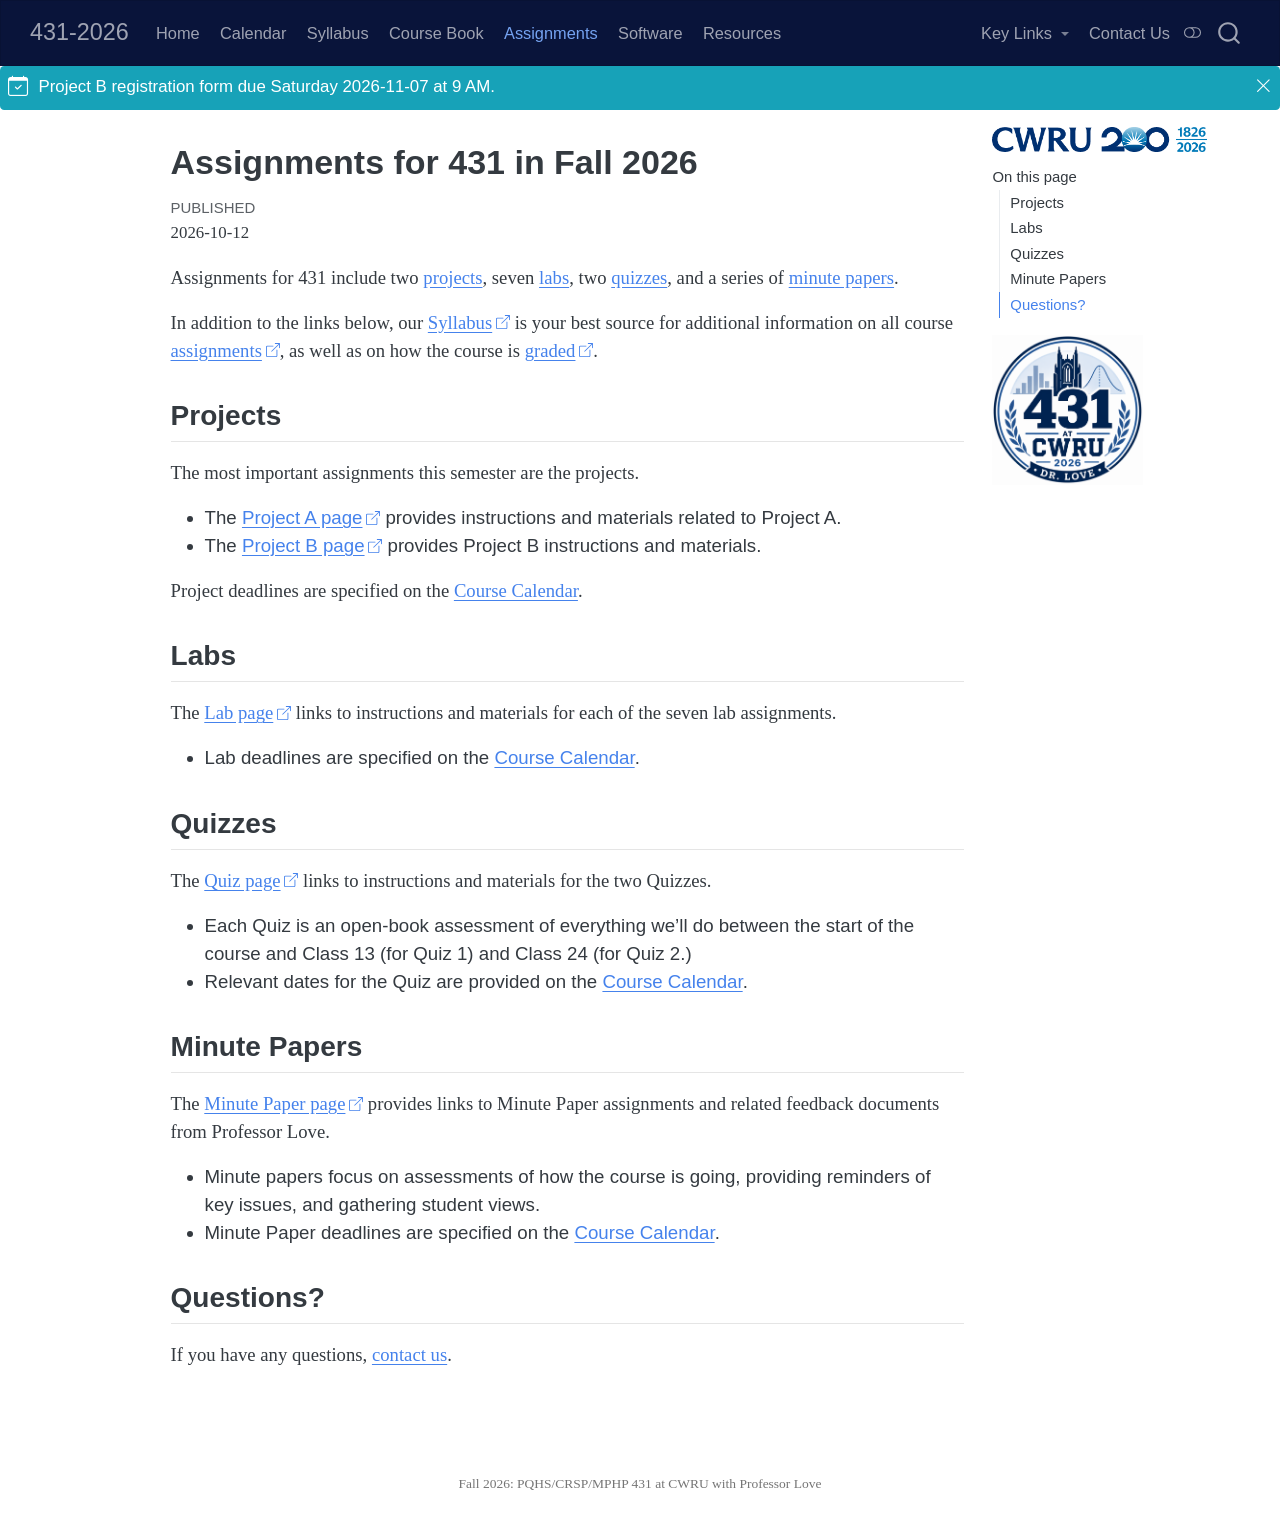
==== commit fb9a3f1e: "Update note" ====
--- a/docs/assignments.html
+++ b/docs/assignments.html
@@ -345,8 +345,8 @@
 </div>
       </div> <!-- /container-fluid -->
     </nav>
-  <div id="quarto-announcement" data-announcement-id="6ed7f085230293d778a613f27885d658" class="alert alert-info hidden"><i class="bi bi-calendar-check quarto-announcement-icon"></i><div class="quarto-announcement-content">
-<p>Lab 5 due Wednesday 2026-11-04 at noon. Project B registration form due Saturday 2026-11-07 at 9 AM.</p>
+  <div id="quarto-announcement" data-announcement-id="ff8600d70b6da0c405222091cadc380e" class="alert alert-info hidden"><i class="bi bi-calendar-check quarto-announcement-icon"></i><div class="quarto-announcement-content">
+<p>Project B registration form due Saturday 2026-11-07 at 9 AM.</p>
 </div><i class="bi bi-x-lg quarto-announcement-action"></i></div>
 </header>
 <!-- content -->
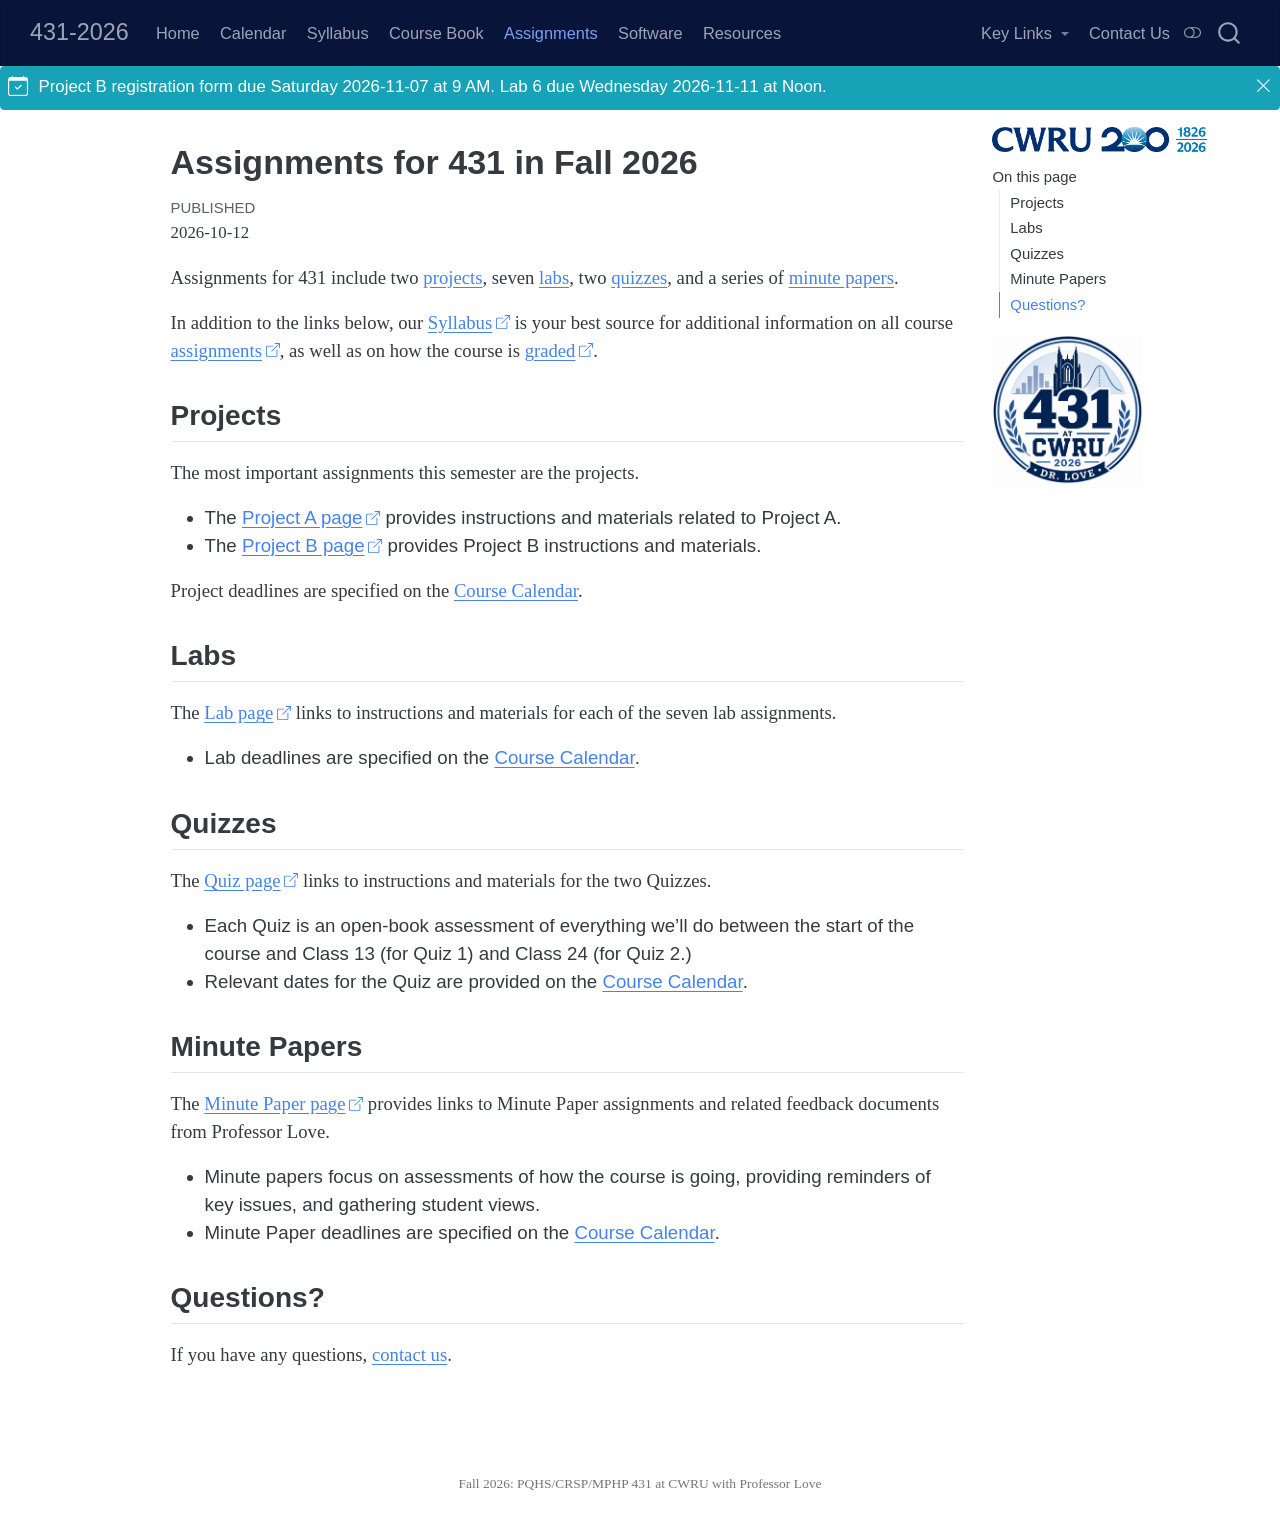
==== commit 5bdfaf89: "Update calendar." ====
--- a/docs/assignments.html
+++ b/docs/assignments.html
@@ -345,8 +345,8 @@
 </div>
       </div> <!-- /container-fluid -->
     </nav>
-  <div id="quarto-announcement" data-announcement-id="ff8600d70b6da0c405222091cadc380e" class="alert alert-info hidden"><i class="bi bi-calendar-check quarto-announcement-icon"></i><div class="quarto-announcement-content">
-<p>Project B registration form due Saturday 2026-11-07 at 9 AM.</p>
+  <div id="quarto-announcement" data-announcement-id="1b68a227a9c68e77394a12a43c8a6e6e" class="alert alert-info hidden"><i class="bi bi-calendar-check quarto-announcement-icon"></i><div class="quarto-announcement-content">
+<p>Project B registration form due Saturday 2026-11-07 at 9 AM. Lab 6 due Wednesday 2026-11-11 at Noon.</p>
 </div><i class="bi bi-x-lg quarto-announcement-action"></i></div>
 </header>
 <!-- content -->
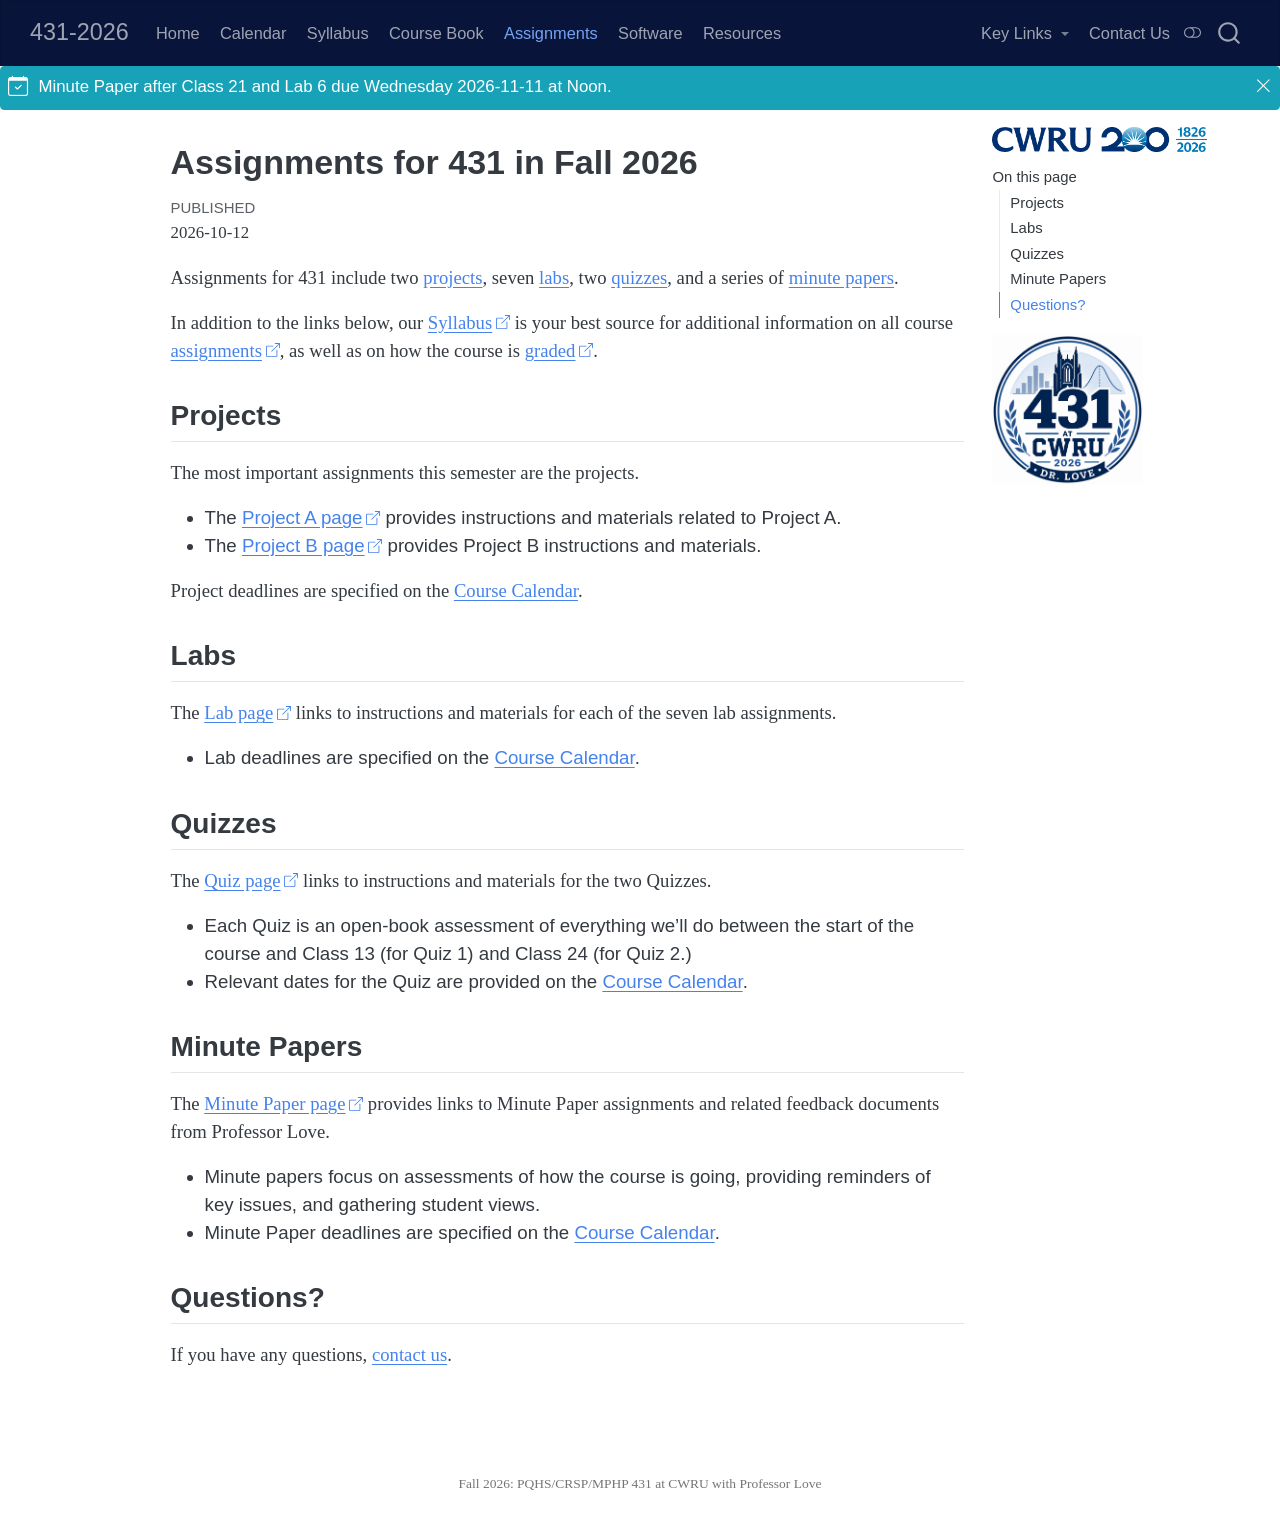
==== commit f3154c84: "Update calendar." ====
--- a/docs/assignments.html
+++ b/docs/assignments.html
@@ -345,8 +345,8 @@
 </div>
       </div> <!-- /container-fluid -->
     </nav>
-  <div id="quarto-announcement" data-announcement-id="1b68a227a9c68e77394a12a43c8a6e6e" class="alert alert-info hidden"><i class="bi bi-calendar-check quarto-announcement-icon"></i><div class="quarto-announcement-content">
-<p>Project B registration form due Saturday 2026-11-07 at 9 AM. Lab 6 due Wednesday 2026-11-11 at Noon.</p>
+  <div id="quarto-announcement" data-announcement-id="17935445e52501706dcbe31ccad6ac14" class="alert alert-info hidden"><i class="bi bi-calendar-check quarto-announcement-icon"></i><div class="quarto-announcement-content">
+<p>Minute Paper after Class 21 and Lab 6 due Wednesday 2026-11-11 at Noon.</p>
 </div><i class="bi bi-x-lg quarto-announcement-action"></i></div>
 </header>
 <!-- content -->
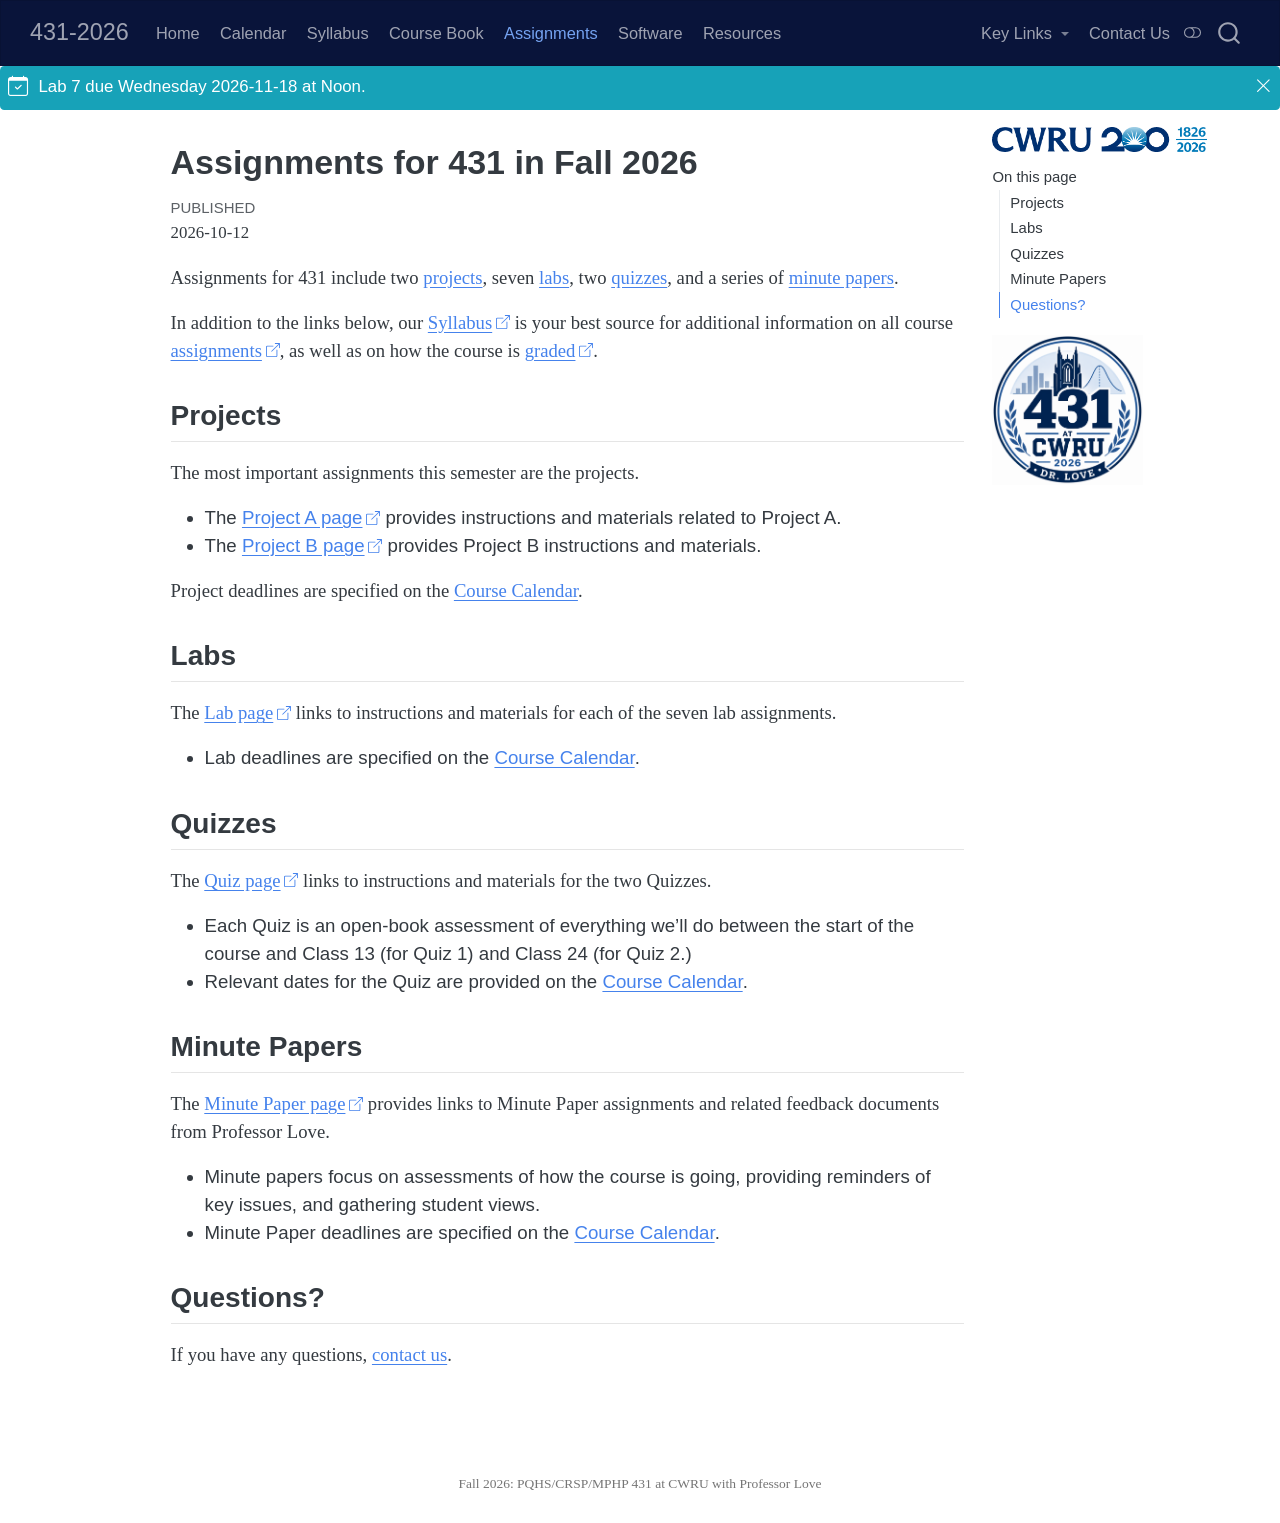
==== commit 950bf922: "Update calendar." ====
--- a/docs/assignments.html
+++ b/docs/assignments.html
@@ -345,8 +345,8 @@
 </div>
       </div> <!-- /container-fluid -->
     </nav>
-  <div id="quarto-announcement" data-announcement-id="17935445e52501706dcbe31ccad6ac14" class="alert alert-info hidden"><i class="bi bi-calendar-check quarto-announcement-icon"></i><div class="quarto-announcement-content">
-<p>Minute Paper after Class 21 and Lab 6 due Wednesday 2026-11-11 at Noon.</p>
+  <div id="quarto-announcement" data-announcement-id="e660c96272421b62d78f840a32ec59d0" class="alert alert-info hidden"><i class="bi bi-calendar-check quarto-announcement-icon"></i><div class="quarto-announcement-content">
+<p>Lab 7 due Wednesday 2026-11-18 at Noon.</p>
 </div><i class="bi bi-x-lg quarto-announcement-action"></i></div>
 </header>
 <!-- content -->
